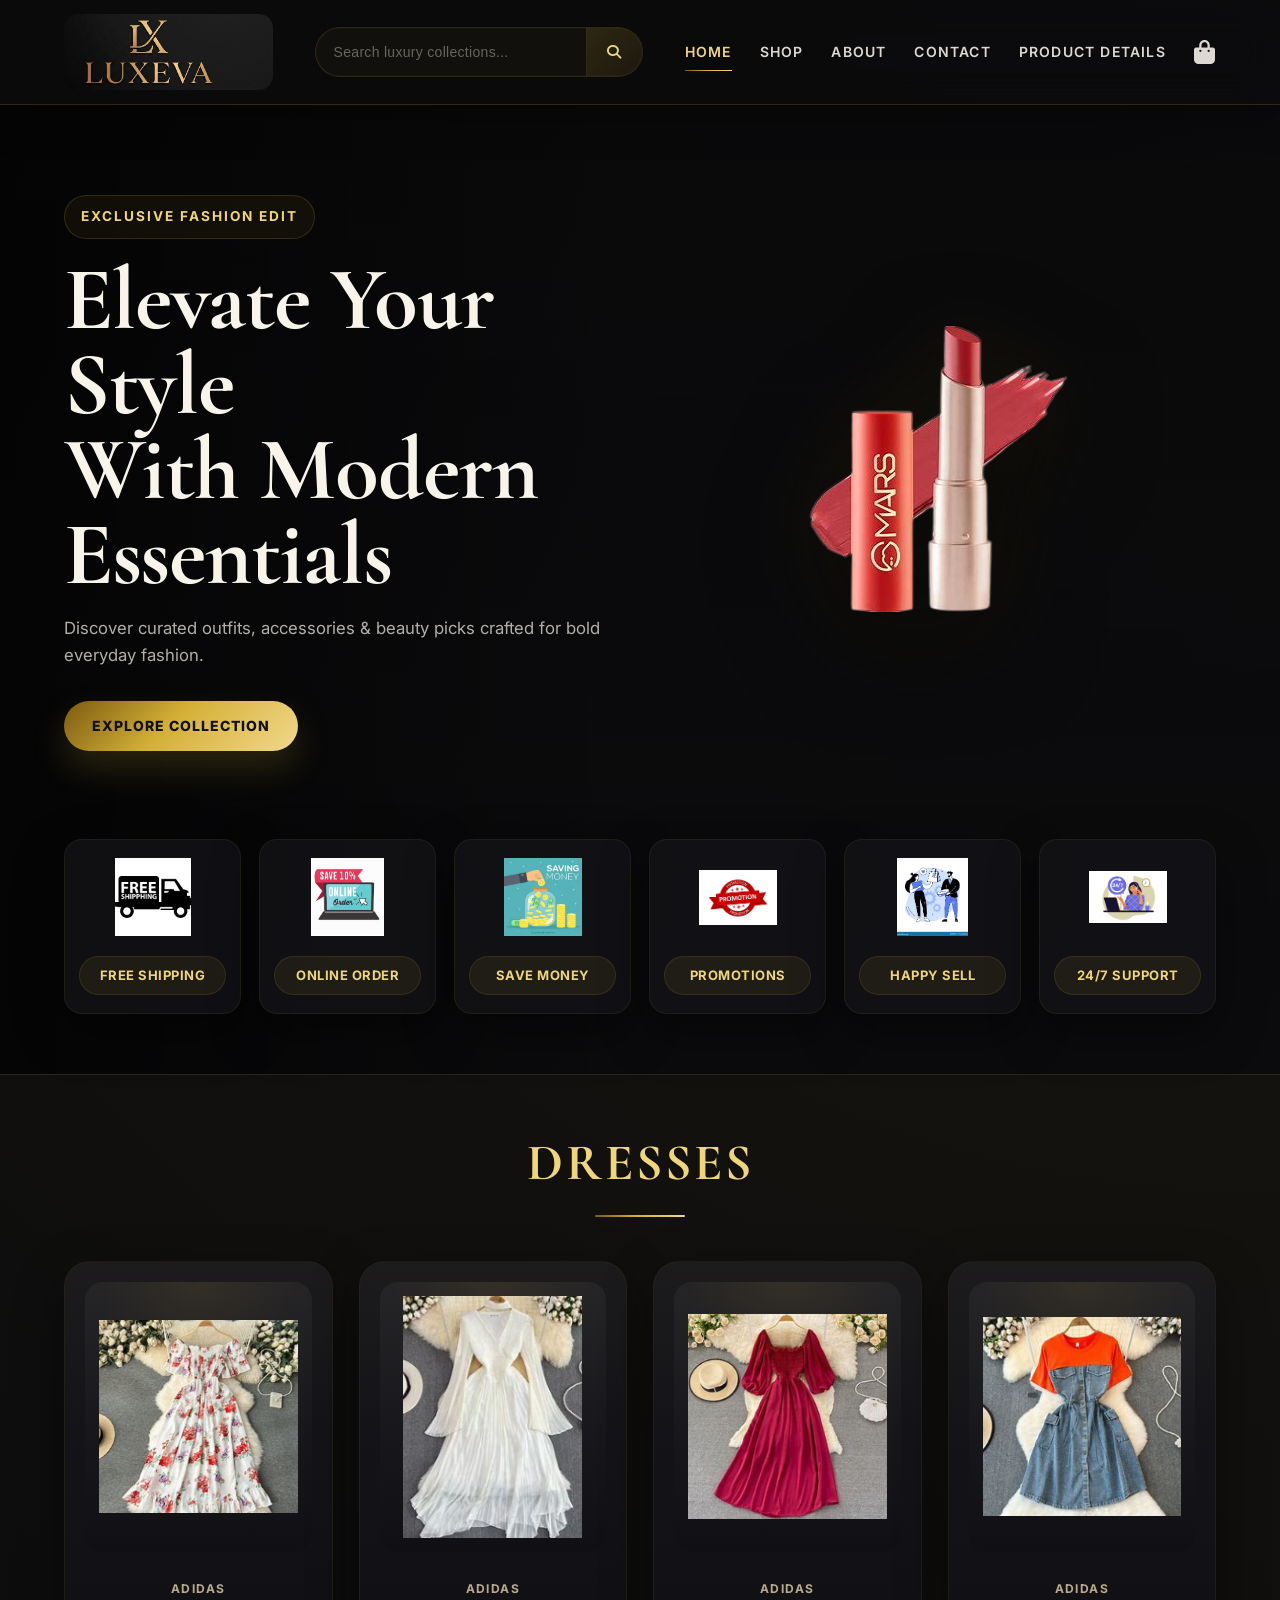
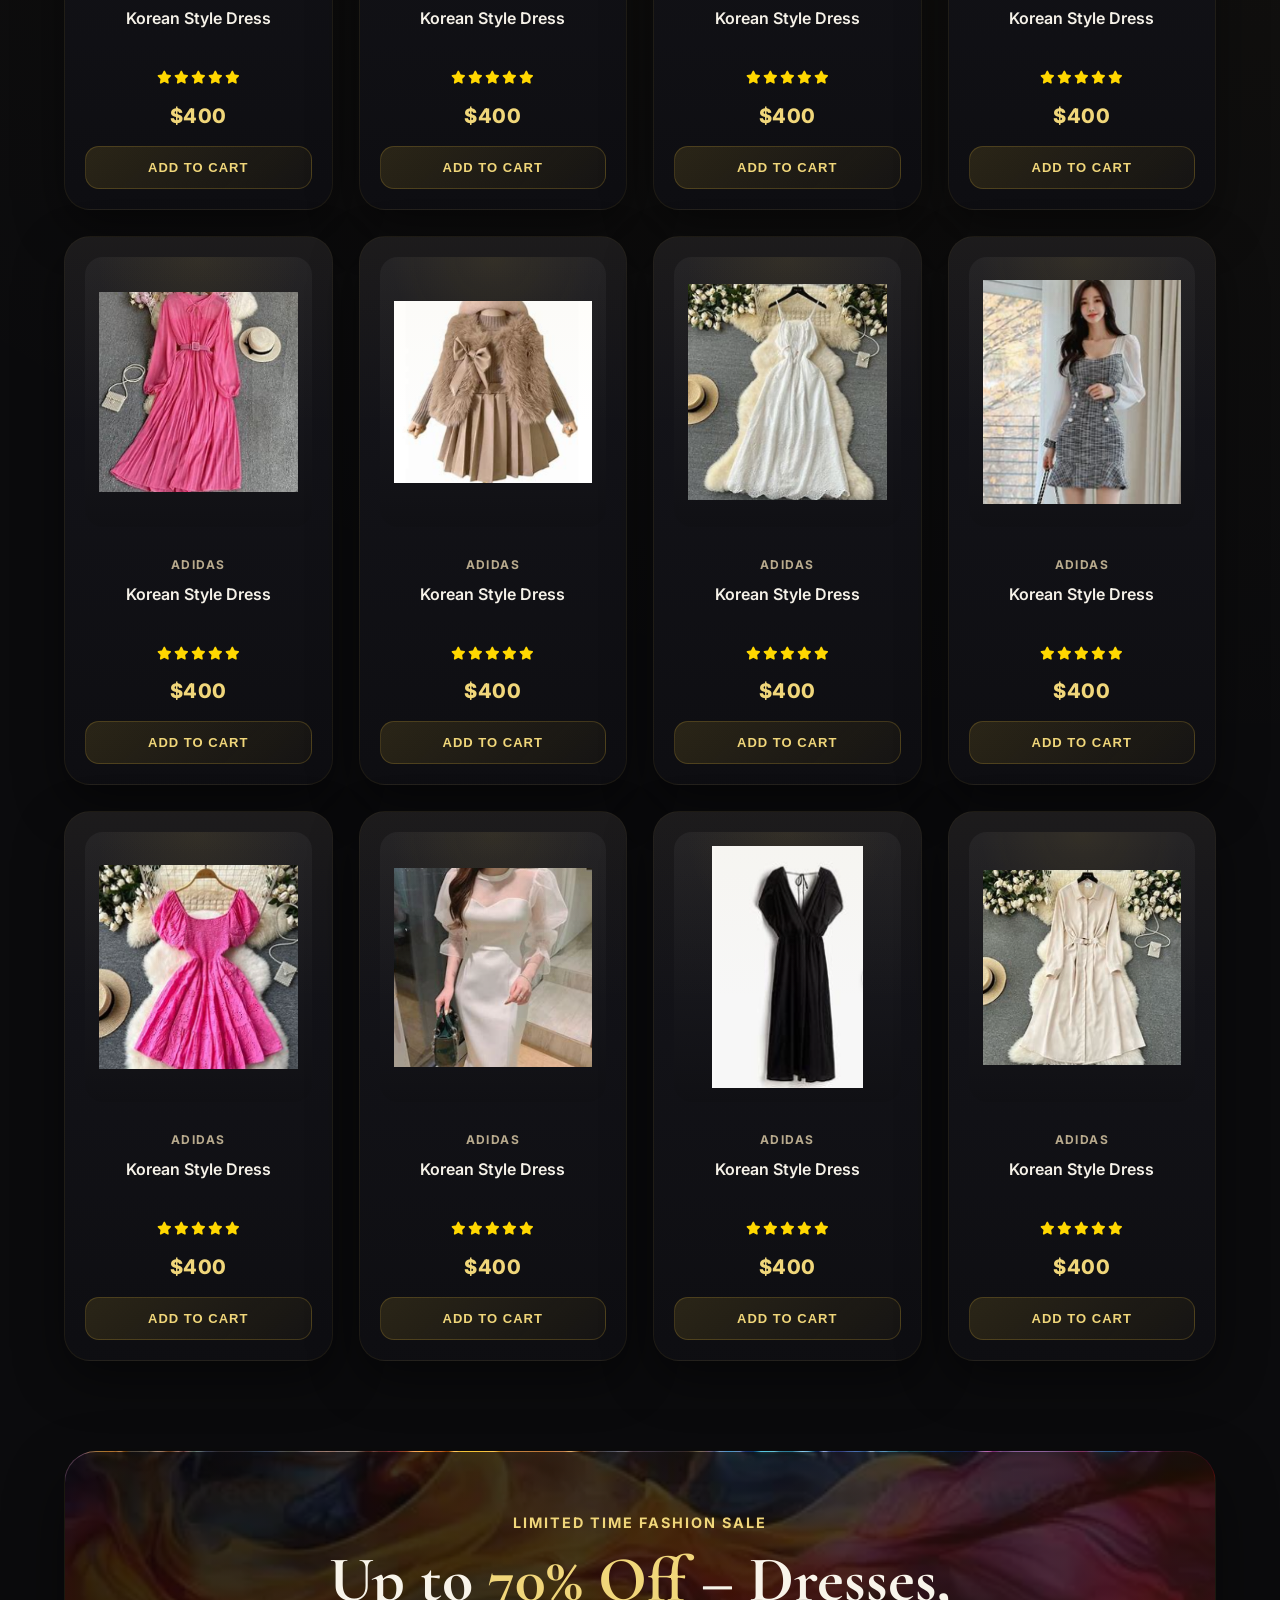
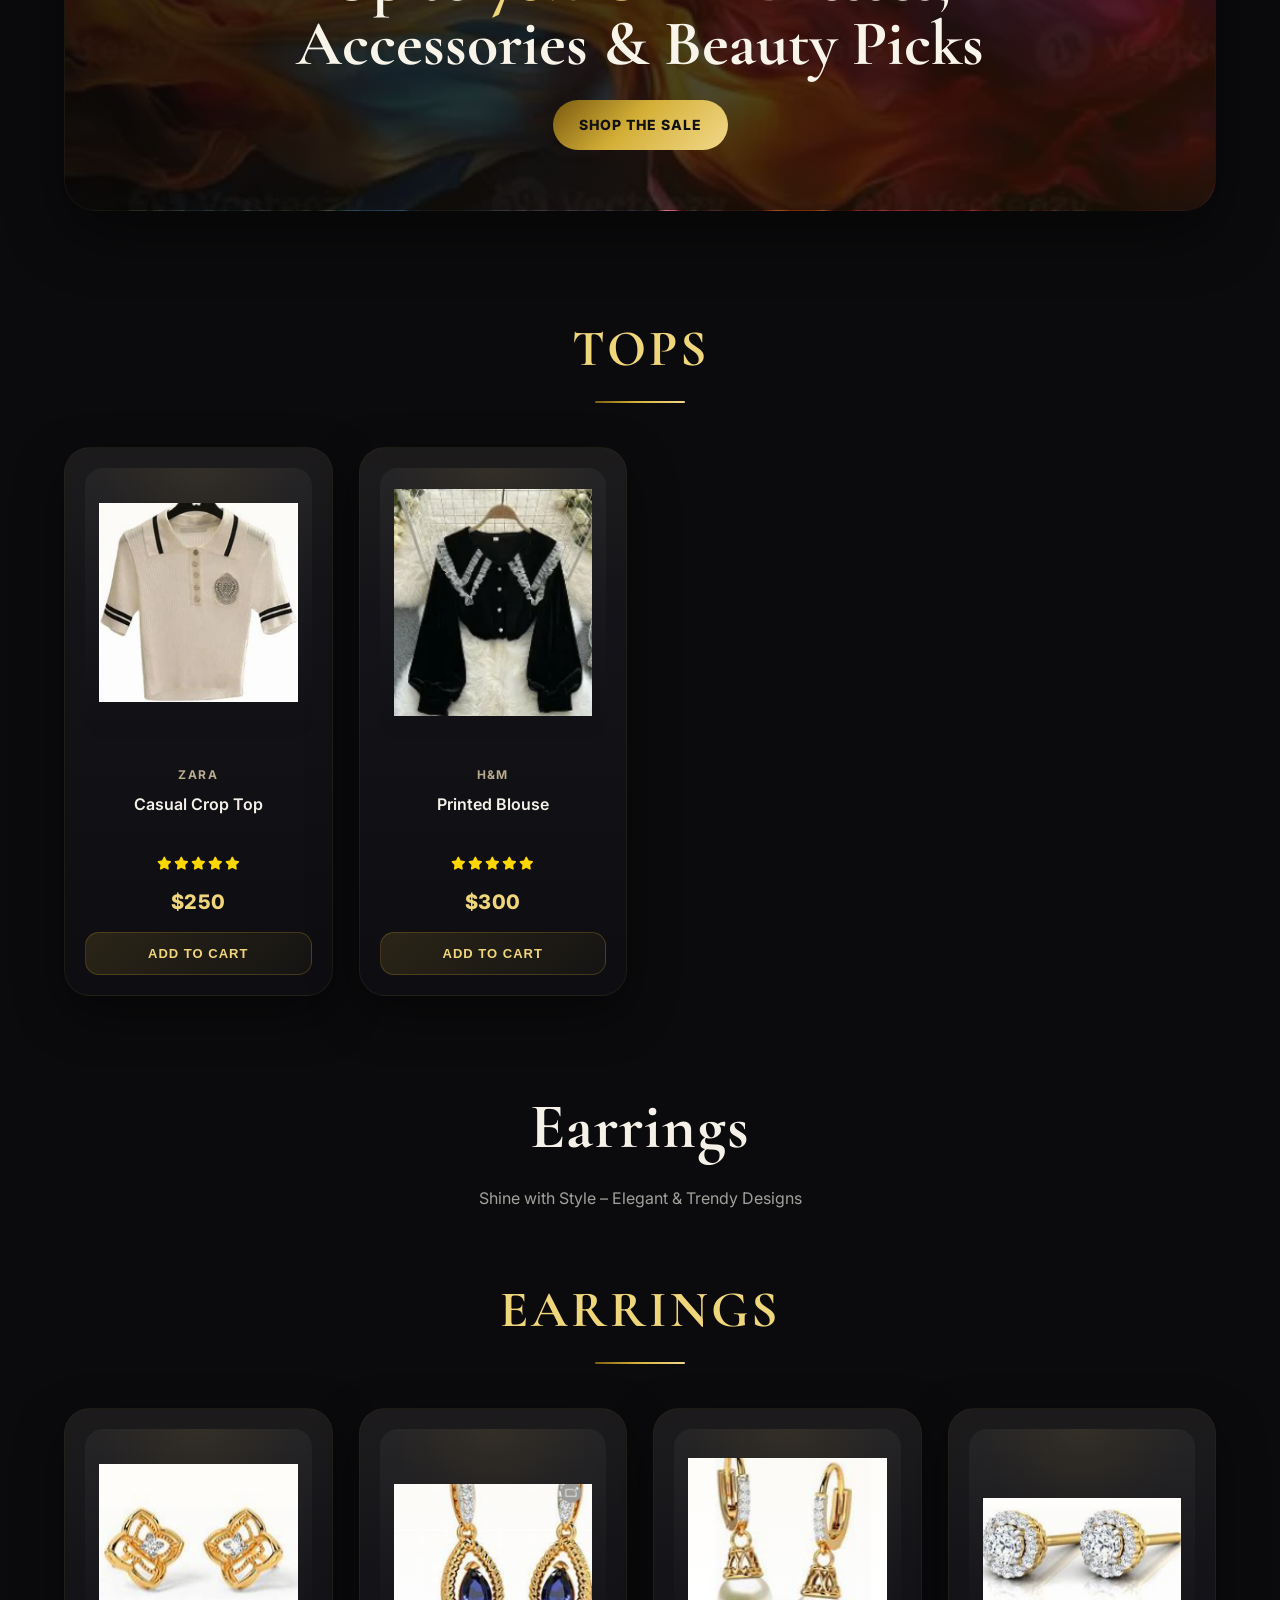
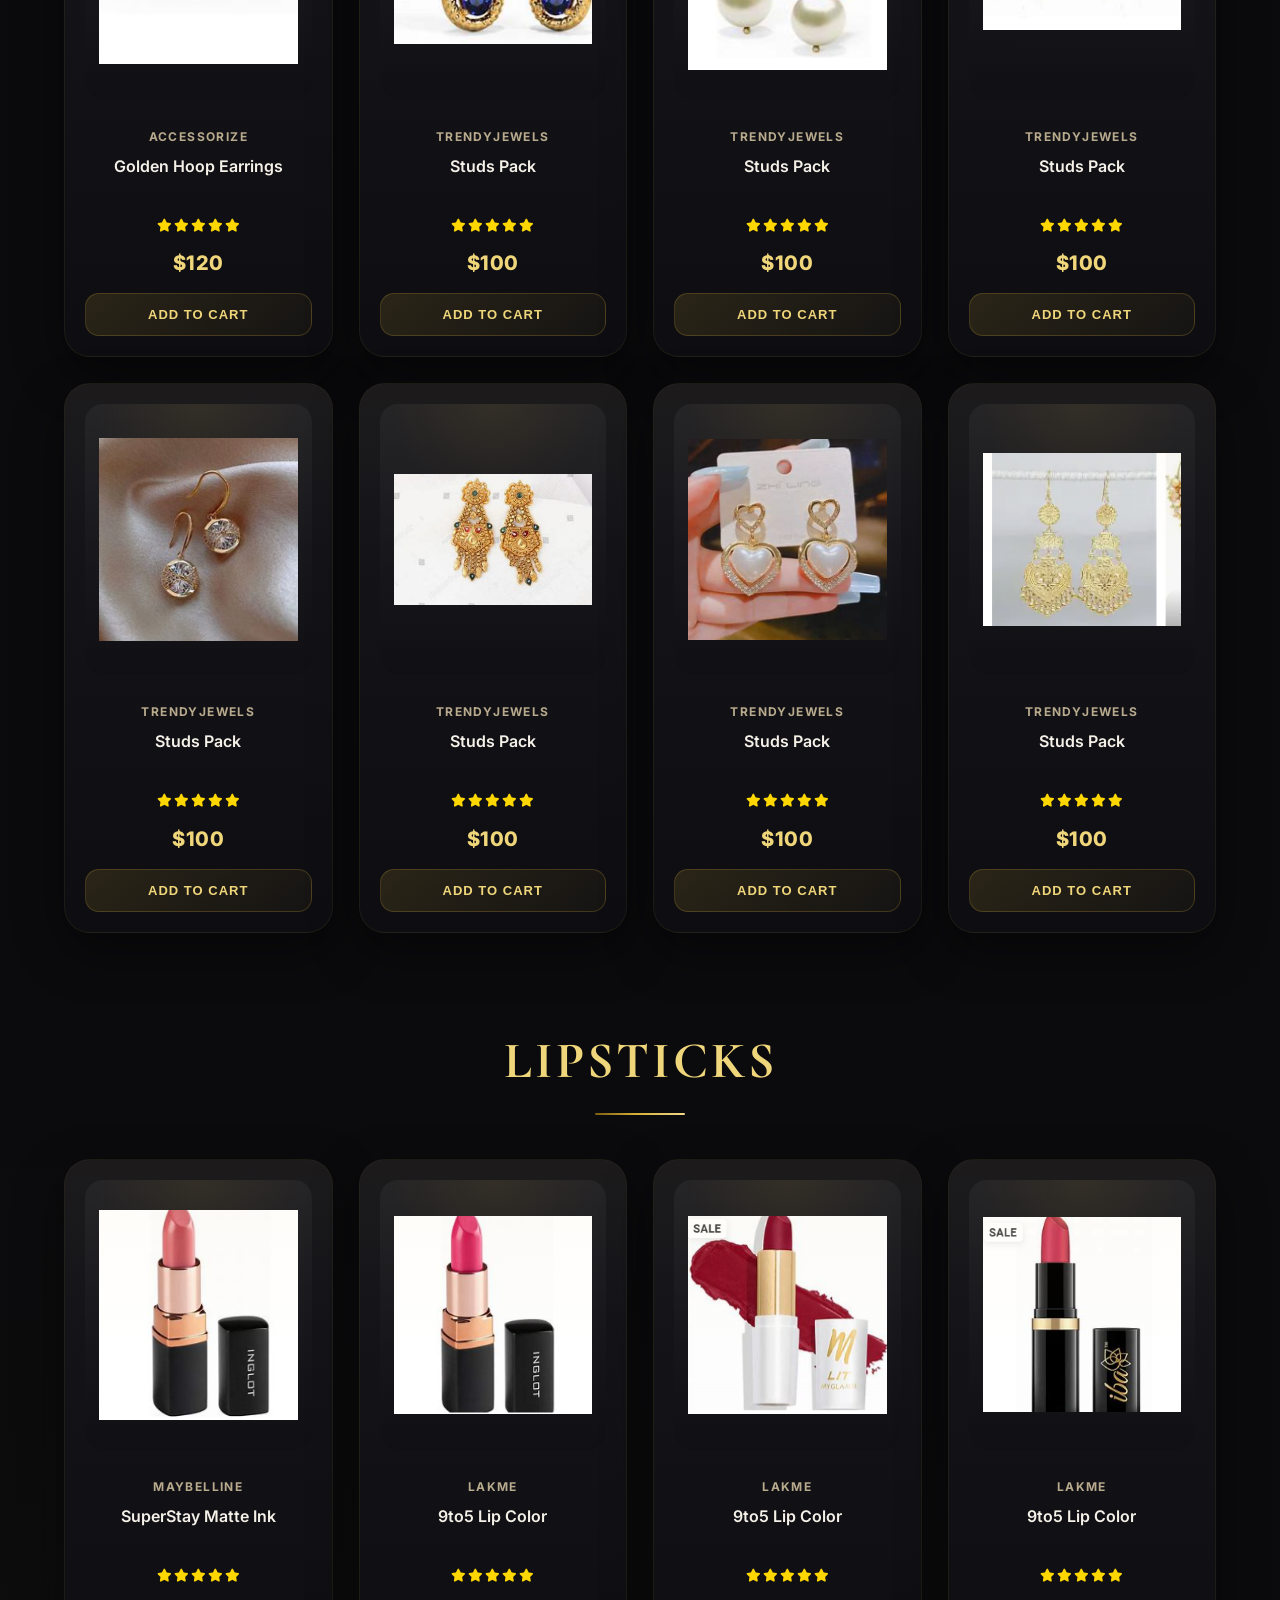
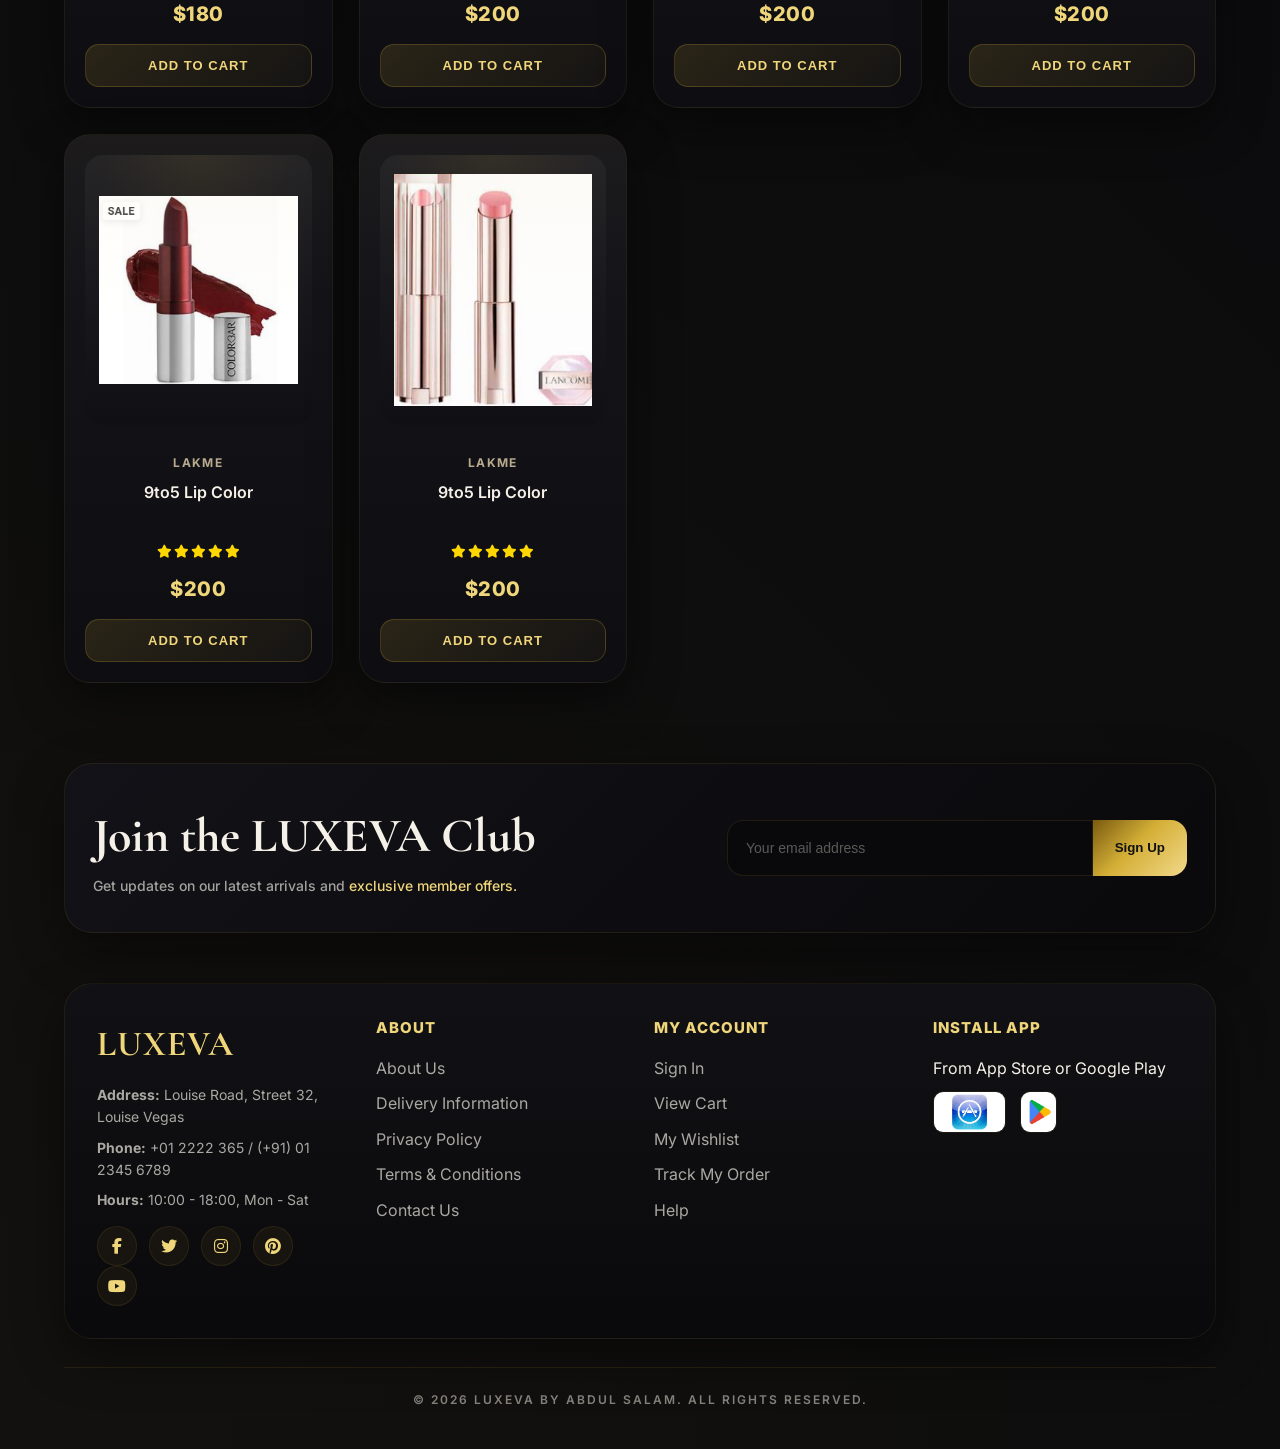
==== index.html @ fb4dbf21 "Add files via upload" ====
<!DOCTYPE html>
<html lang="en">

<head>
  <meta charset="UTF-8" />
  <meta name="viewport" content="width=device-width, initial-scale=1.0" />
  <title>LUXEVA</title>

  <link rel="stylesheet" href="https://cdnjs.cloudflare.com/ajax/libs/font-awesome/6.7.2/css/all.min.css" />
  <link rel="stylesheet" href="styles/style.css" />
  <link rel="icon" type="image" href="image/header/minilogo.jpg">
  <link rel="manifest" href="manifest.json" />

  <style>
    .star i {
      color: gold;
    }
  </style>
</head>

<body>

  <!-- ================= HEADER ================= -->
 <header>
  <div class="logo-wrap">
    <img src="image/header/brandlogo.jpg" alt="LUXEVA Logo" width="300" height="100" />
  </div>

  <!-- SEARCH BAR ADDED HERE -->
<div class="nav-search">
  <input type="text" id="searchInput" placeholder="Search luxury collections..." />
  <button type="button" id="searchBtn">
    <i class="fa-solid fa-magnifying-glass"></i>
  </button>
</div>

  <nav>
    <!-- Desktop Navigation -->
    <div id="navbar">
      <a class="active" href="index.html">Home</a>
      <a href="shop.html">Shop</a>
      <a href="about.html">About</a>
      <a href="contact.html">Contact</a>
      <a href="product-details.html">Product Details</a>
      <a href="cart.html" class="cart-icon">
        <i id="cart-items" class="fa-solid fa-bag-shopping"></i>
        <span class="cart-count">0</span>
      </a>
    </div>

    <!-- Mobile Navigation -->
    <div id="mobile">
      <a href="cart.html" class="cart-icon-p">
        <i id="cart-items2" class="fa-solid fa-bag-shopping"></i>
        <span class="cart-count">0</span>
      </a>
      <i id="bar" class="fas fa-outdent"></i>
    </div>
  </nav>

  <!-- Mobile Links -->
  <div id="mobile-links">
    <a class="active" href="index.html">Home</a>
    <a href="shop.html">Shop</a>
    <a href="product-details.html">Product Details</a>
    <a href="about.html">About</a>
    <a href="contact.html">Contact</a>
  </div>
</header>

  <!-- ================= HERO ================= -->
  <section class="hero">
    <div class="hero-text">
      <span class="offer">Exclusive Fashion Edit</span>
      <h1 class="headline">Elevate Your Style<br>With Modern Essentials</h1>
      <p class="subtext">
        Discover curated outfits, accessories & beauty picks crafted for bold everyday fashion.
      </p>
      <a href="shop.html" class="hero-btn">Explore Collection</a>
    </div>

    <div class="hero-image">
      <img src="image/hero/model.png" alt="Model Image" />
    </div>

    <!-- Features -->
    <section class="features">
      <div class="feature-box">
        <img src="image/features/OIP.webp" alt="Free Shipping" />
        <p class="pink">Free Shipping</p>
      </div>
      <div class="feature-box">
        <img src="image/features/download.webp" alt="Online Order" />
        <p class="green">Online Order</p>
      </div>
      <div class="feature-box">
        <img src="image/features/OIP (1).webp" alt="Save Money" />
        <p class="blue">Save Money</p>
      </div>
      <div class="feature-box">
        <img src="image/features/download (1).webp" alt="Promotions" />
        <p class="light-blue">Promotions</p>
      </div>
      <div class="feature-box">
        <img src="image/features/OIP (2).webp" alt="Happy Sell" />
        <p class="purple">Happy Sell</p>
      </div>
      <div class="feature-box">
        <img src="image/features/download (2).webp" alt="24/7 Support" />
        <p class="orange">24/7 Support</p>
      </div>
    </section>
  </section>

  <!-- ================= DRESSES ================= -->
  <section class="featured-scroll">
    <h2 class="product-heading-title">DRESSES</h2>

    <div class="product-box">
      <img src="image/dresses/Screenshot 2025-06-23 224200.png" alt="Dress 1" />
      <p class="brand">adidas</p>
      <h5>Korean Style Dress</h5>
      <div class="star">
        <i class="fas fa-star"></i><i class="fas fa-star"></i><i class="fas fa-star"></i><i class="fas fa-star"></i><i class="fas fa-star"></i>
      </div>
      <p class="price">$400</p>
      <div class="cart-controls" style="display: none;">
        <input type="number" min="1" value="1" class="quantity" />
      </div>
      <button class="add-cart">Add to Cart</button>
    </div>

    <div class="product-box">
      <img src="image/dresses/Screenshot 2025-06-23 224239.png" alt="Dress 2" />
      <p class="brand">adidas</p>
      <h5>Korean Style Dress</h5>
      <div class="star">
        <i class="fas fa-star"></i><i class="fas fa-star"></i><i class="fas fa-star"></i><i class="fas fa-star"></i><i class="fas fa-star"></i>
      </div>
      <p class="price">$400</p>
      <div class="cart-controls" style="display: none;">
        <input type="number" min="1" value="1" class="quantity" />
      </div>
      <button class="add-cart">Add to Cart</button>
    </div>

    <div class="product-box">
      <img src="image/dresses/Screenshot 2025-06-23 224251.png" alt="Dress 3" />
      <p class="brand">adidas</p>
      <h5>Korean Style Dress</h5>
      <div class="star">
        <i class="fas fa-star"></i><i class="fas fa-star"></i><i class="fas fa-star"></i><i class="fas fa-star"></i><i class="fas fa-star"></i>
      </div>
      <p class="price">$400</p>
      <div class="cart-controls" style="display: none;">
        <input type="number" min="1" value="1" class="quantity" />
      </div>
      <button class="add-cart">Add to Cart</button>
    </div>

    <div class="product-box">
      <img src="image/dresses/Screenshot 2025-06-23 224308.png" alt="Dress 4" />
      <p class="brand">adidas</p>
      <h5>Korean Style Dress</h5>
      <div class="star">
        <i class="fas fa-star"></i><i class="fas fa-star"></i><i class="fas fa-star"></i><i class="fas fa-star"></i><i class="fas fa-star"></i>
      </div>
      <p class="price">$400</p>
      <div class="cart-controls" style="display: none;">
        <input type="number" min="1" value="1" class="quantity" />
      </div>
      <button class="add-cart">Add to Cart</button>
    </div>

    <div class="product-box">
      <img src="image/dresses/Screenshot 2025-06-23 224321.png" alt="Dress 5" />
      <p class="brand">adidas</p>
      <h5>Korean Style Dress</h5>
      <div class="star">
        <i class="fas fa-star"></i><i class="fas fa-star"></i><i class="fas fa-star"></i><i class="fas fa-star"></i><i class="fas fa-star"></i>
      </div>
      <p class="price">$400</p>
      <div class="cart-controls" style="display: none;">
        <input type="number" min="1" value="1" class="quantity" />
      </div>
      <button class="add-cart">Add to Cart</button>
    </div>

    <div class="product-box">
      <img src="image/dresses/Screenshot 2025-06-24 101319.png" alt="Dress 6" />
      <p class="brand">adidas</p>
      <h5>Korean Style Dress</h5>
      <div class="star">
        <i class="fas fa-star"></i><i class="fas fa-star"></i><i class="fas fa-star"></i><i class="fas fa-star"></i><i class="fas fa-star"></i>
      </div>
      <p class="price">$400</p>
      <div class="cart-controls" style="display: none;">
        <input type="number" min="1" value="1" class="quantity" />
      </div>
      <button class="add-cart">Add to Cart</button>
    </div>

    <div class="product-box">
      <img src="image/dresses/Screenshot 2025-06-24 101237.png" alt="Dress 7" />
      <p class="brand">adidas</p>
      <h5>Korean Style Dress</h5>
      <div class="star">
        <i class="fas fa-star"></i><i class="fas fa-star"></i><i class="fas fa-star"></i><i class="fas fa-star"></i><i class="fas fa-star"></i>
      </div>
      <p class="price">$400</p>
      <div class="cart-controls" style="display: none;">
        <input type="number" min="1" value="1" class="quantity" />
      </div>
      <button class="add-cart">Add to Cart</button>
    </div>

    <div class="product-box">
      <img src="image/dresses/Screenshot 2025-06-24 101220.png" alt="Dress 8" />
      <p class="brand">adidas</p>
      <h5>Korean Style Dress</h5>
      <div class="star">
        <i class="fas fa-star"></i><i class="fas fa-star"></i><i class="fas fa-star"></i><i class="fas fa-star"></i><i class="fas fa-star"></i>
      </div>
      <p class="price">$400</p>
      <div class="cart-controls" style="display: none;">
        <input type="number" min="1" value="1" class="quantity" />
      </div>
      <button class="add-cart">Add to Cart</button>
    </div>

    <div class="product-box">
      <img src="image/dresses/Screenshot 2025-06-24 101207.png" alt="Dress 9" />
      <p class="brand">adidas</p>
      <h5>Korean Style Dress</h5>
      <div class="star">
        <i class="fas fa-star"></i><i class="fas fa-star"></i><i class="fas fa-star"></i><i class="fas fa-star"></i><i class="fas fa-star"></i>
      </div>
      <p class="price">$400</p>
      <div class="cart-controls" style="display: none;">
        <input type="number" min="1" value="1" class="quantity" />
      </div>
      <button class="add-cart">Add to Cart</button>
    </div>

    <div class="product-box">
      <img src="image/dresses/Screenshot 2025-06-24 101158.png" alt="Dress 10" />
      <p class="brand">adidas</p>
      <h5>Korean Style Dress</h5>
      <div class="star">
        <i class="fas fa-star"></i><i class="fas fa-star"></i><i class="fas fa-star"></i><i class="fas fa-star"></i><i class="fas fa-star"></i>
      </div>
      <p class="price">$400</p>
      <div class="cart-controls" style="display: none;">
        <input type="number" min="1" value="1" class="quantity" />
      </div>
      <button class="add-cart">Add to Cart</button>
    </div>

    <div class="product-box">
      <img src="image/dresses/Screenshot 2025-06-24 101127.png" alt="Dress 11" />
      <p class="brand">adidas</p>
      <h5>Korean Style Dress</h5>
      <div class="star">
        <i class="fas fa-star"></i><i class="fas fa-star"></i><i class="fas fa-star"></i><i class="fas fa-star"></i><i class="fas fa-star"></i>
      </div>
      <p class="price">$400</p>
      <div class="cart-controls" style="display: none;">
        <input type="number" min="1" value="1" class="quantity" />
      </div>
      <button class="add-cart">Add to Cart</button>
    </div>

    <div class="product-box">
      <img src="image/dresses/Screenshot 2025-06-24 101149.png" alt="Dress 12" />
      <p class="brand">adidas</p>
      <h5>Korean Style Dress</h5>
      <div class="star">
        <i class="fas fa-star"></i><i class="fas fa-star"></i><i class="fas fa-star"></i><i class="fas fa-star"></i><i class="fas fa-star"></i>
      </div>
      <p class="price">$400</p>
      <div class="cart-controls" style="display: none;">
        <input type="number" min="1" value="1" class="quantity" />
      </div>
      <button class="add-cart">Add to Cart</button>
    </div>
  </section>

  <!-- ================= PROMO ================= -->
  <section class="promo-banner">
    <div class="promo-content">
      <h4>Limited Time Fashion Sale</h4>
      <h2>Up to <span>70% Off</span> – Dresses, Accessories & Beauty Picks</h2>
      <a href="shop.html" class="promo-btn">Shop The Sale</a>
    </div>
  </section>

  <!-- ================= TOPS ================= -->
  <section class="featured-scroll">
    <h2 class="product-heading-title">TOPS</h2>

    <div class="product-box">
      <img src="image/tops/Screenshot 2025-06-25 221232.png" alt="Top 1" />
      <p class="brand">Zara</p>
      <h5>Casual Crop Top</h5>
      <div class="star">
        <i class="fas fa-star"></i><i class="fas fa-star"></i><i class="fas fa-star"></i><i class="fas fa-star"></i><i class="fas fa-star"></i>
      </div>
      <p class="price">$250</p>
      <div class="cart-controls" style="display: none;">
        <input type="number" min="1" value="1" class="quantity" />
      </div>
      <button class="add-cart">Add to Cart</button>
    </div>

    <div class="product-box">
      <img src="image/tops/Screenshot 2025-06-25 221147.png" alt="Top 2" />
      <p class="brand">H&M</p>
      <h5>Printed Blouse</h5>
      <div class="star">
        <i class="fas fa-star"></i><i class="fas fa-star"></i><i class="fas fa-star"></i><i class="fas fa-star"></i><i class="fas fa-star"></i>
      </div>
      <p class="price">$300</p>
      <div class="cart-controls" style="display: none;">
        <input type="number" min="1" value="1" class="quantity" />
      </div>
      <button class="add-cart">Add to Cart</button>
    </div>
  </section>

  <!-- ================= EARRINGS TITLE ================= -->
  <div class="product-heading">
    <h2>Earrings</h2>
    <p>Shine with Style – Elegant & Trendy Designs</p>
  </div>

  <!-- ================= EARRINGS ================= -->
  <section class="featured-scroll">
    <h2 class="product-heading-title">EARRINGS</h2>

    <div class="product-box">
      <img src="image/earrings/Screenshot 2025-06-25 223011.png" alt="Earring 1" />
      <p class="brand">Accessorize</p>
      <h5>Golden Hoop Earrings</h5>
      <div class="star">
        <i class="fas fa-star"></i><i class="fas fa-star"></i><i class="fas fa-star"></i><i class="fas fa-star"></i><i class="fas fa-star"></i>
      </div>
      <p class="price">$120</p>
      <div class="cart-controls" style="display: none;">
        <input type="number" min="1" value="1" class="quantity" />
      </div>
      <button class="add-cart">Add to Cart</button>
    </div>

    <div class="product-box">
      <img src="image/earrings/Screenshot 2025-06-25 223004.png" alt="Earring 2" />
      <p class="brand">TrendyJewels</p>
      <h5>Studs Pack</h5>
      <div class="star">
        <i class="fas fa-star"></i><i class="fas fa-star"></i><i class="fas fa-star"></i><i class="fas fa-star"></i><i class="fas fa-star"></i>
      </div>
      <p class="price">$100</p>
      <div class="cart-controls" style="display: none;">
        <input type="number" min="1" value="1" class="quantity" />
      </div>
      <button class="add-cart">Add to Cart</button>
    </div>

    <div class="product-box">
      <img src="image/earrings/Screenshot 2025-06-25 222954.png" alt="Earring 3" />
      <p class="brand">TrendyJewels</p>
      <h5>Studs Pack</h5>
      <div class="star">
        <i class="fas fa-star"></i><i class="fas fa-star"></i><i class="fas fa-star"></i><i class="fas fa-star"></i><i class="fas fa-star"></i>
      </div>
      <p class="price">$100</p>
      <div class="cart-controls" style="display: none;">
        <input type="number" min="1" value="1" class="quantity" />
      </div>
      <button class="add-cart">Add to Cart</button>
    </div>

    <div class="product-box">
      <img src="image/earrings/Screenshot 2025-06-25 222948.png" alt="Earring 4" />
      <p class="brand">TrendyJewels</p>
      <h5>Studs Pack</h5>
      <div class="star">
        <i class="fas fa-star"></i><i class="fas fa-star"></i><i class="fas fa-star"></i><i class="fas fa-star"></i><i class="fas fa-star"></i>
      </div>
      <p class="price">$100</p>
      <div class="cart-controls" style="display: none;">
        <input type="number" min="1" value="1" class="quantity" />
      </div>
      <button class="add-cart">Add to Cart</button>
    </div>

    <div class="product-box">
      <img src="image/earrings/Screenshot 2025-06-25 222724.png" alt="Earring 5" />
      <p class="brand">TrendyJewels</p>
      <h5>Studs Pack</h5>
      <div class="star">
        <i class="fas fa-star"></i><i class="fas fa-star"></i><i class="fas fa-star"></i><i class="fas fa-star"></i><i class="fas fa-star"></i>
      </div>
      <p class="price">$100</p>
      <div class="cart-controls" style="display: none;">
        <input type="number" min="1" value="1" class="quantity" />
      </div>
      <button class="add-cart">Add to Cart</button>
    </div>

    <div class="product-box">
      <img src="image/earrings/Screenshot 2025-06-25 222837.png" alt="Earring 6" />
      <p class="brand">TrendyJewels</p>
      <h5>Studs Pack</h5>
      <div class="star">
        <i class="fas fa-star"></i><i class="fas fa-star"></i><i class="fas fa-star"></i><i class="fas fa-star"></i><i class="fas fa-star"></i>
      </div>
      <p class="price">$100</p>
      <div class="cart-controls" style="display: none;">
        <input type="number" min="1" value="1" class="quantity" />
      </div>
      <button class="add-cart">Add to Cart</button>
    </div>

    <div class="product-box">
      <img src="image/earrings/Screenshot 2025-06-25 222739.png" alt="Earring 7" />
      <p class="brand">TrendyJewels</p>
      <h5>Studs Pack</h5>
      <div class="star">
        <i class="fas fa-star"></i><i class="fas fa-star"></i><i class="fas fa-star"></i><i class="fas fa-star"></i><i class="fas fa-star"></i>
      </div>
      <p class="price">$100</p>
      <div class="cart-controls" style="display: none;">
        <input type="number" min="1" value="1" class="quantity" />
      </div>
      <button class="add-cart">Add to Cart</button>
    </div>

    <div class="product-box">
      <img src="image/earrings/Screenshot 2025-06-25 222907.png" alt="Earring 8" />
      <p class="brand">TrendyJewels</p>
      <h5>Studs Pack</h5>
      <div class="star">
        <i class="fas fa-star"></i><i class="fas fa-star"></i><i class="fas fa-star"></i><i class="fas fa-star"></i><i class="fas fa-star"></i>
      </div>
      <p class="price">$100</p>
      <div class="cart-controls" style="display: none;">
        <input type="number" min="1" value="1" class="quantity" />
      </div>
      <button class="add-cart">Add to Cart</button>
    </div>
  </section>

  <!-- ================= LIPSTICKS ================= -->
  <section class="featured-scroll">
    <h2 class="product-heading-title">LIPSTICKS</h2>

    <div class="product-box">
      <img src="image/lipsticks/Screenshot 2025-06-25 224008.png" alt="Lipstick 1" />
      <p class="brand">Maybelline</p>
      <h5>SuperStay Matte Ink</h5>
      <div class="star">
        <i class="fas fa-star"></i><i class="fas fa-star"></i><i class="fas fa-star"></i><i class="fas fa-star"></i><i class="fas fa-star"></i>
      </div>
      <p class="price">$180</p>
      <div class="cart-controls" style="display: none;">
        <input type="number" min="1" value="1" class="quantity" />
      </div>
      <button class="add-cart">Add to Cart</button>
    </div>

    <div class="product-box">
      <img src="image/lipsticks/Screenshot 2025-06-25 224016.png" alt="Lipstick 2" />
      <p class="brand">Lakme</p>
      <h5>9to5 Lip Color</h5>
      <div class="star">
        <i class="fas fa-star"></i><i class="fas fa-star"></i><i class="fas fa-star"></i><i class="fas fa-star"></i><i class="fas fa-star"></i>
      </div>
      <p class="price">$200</p>
      <div class="cart-controls" style="display: none;">
        <input type="number" min="1" value="1" class="quantity" />
      </div>
      <button class="add-cart">Add to Cart</button>
    </div>

    <div class="product-box">
      <img src="image/lipsticks/Screenshot 2025-06-25 224037.png" alt="Lipstick 3" />
      <p class="brand">Lakme</p>
      <h5>9to5 Lip Color</h5>
      <div class="star">
        <i class="fas fa-star"></i><i class="fas fa-star"></i><i class="fas fa-star"></i><i class="fas fa-star"></i><i class="fas fa-star"></i>
      </div>
      <p class="price">$200</p>
      <div class="cart-controls" style="display: none;">
        <input type="number" min="1" value="1" class="quantity" />
      </div>
      <button class="add-cart">Add to Cart</button>
    </div>

    <div class="product-box">
      <img src="image/lipsticks/Screenshot 2025-06-25 224046.png" alt="Lipstick 4" />
      <p class="brand">Lakme</p>
      <h5>9to5 Lip Color</h5>
      <div class="star">
        <i class="fas fa-star"></i><i class="fas fa-star"></i><i class="fas fa-star"></i><i class="fas fa-star"></i><i class="fas fa-star"></i>
      </div>
      <p class="price">$200</p>
      <div class="cart-controls" style="display: none;">
        <input type="number" min="1" value="1" class="quantity" />
      </div>
      <button class="add-cart">Add to Cart</button>
    </div>

    <div class="product-box">
      <img src="image/lipsticks/Screenshot 2025-06-25 224103.png" alt="Lipstick 5" />
      <p class="brand">Lakme</p>
      <h5>9to5 Lip Color</h5>
      <div class="star">
        <i class="fas fa-star"></i><i class="fas fa-star"></i><i class="fas fa-star"></i><i class="fas fa-star"></i><i class="fas fa-star"></i>
      </div>
      <p class="price">$200</p>
      <div class="cart-controls" style="display: none;">
        <input type="number" min="1" value="1" class="quantity" />
      </div>
      <button class="add-cart">Add to Cart</button>
    </div>

    <div class="product-box">
      <img src="image/lipsticks/Screenshot 2025-06-25 224149.png" alt="Lipstick 6" />
      <p class="brand">Lakme</p>
      <h5>9to5 Lip Color</h5>
      <div class="star">
        <i class="fas fa-star"></i><i class="fas fa-star"></i><i class="fas fa-star"></i><i class="fas fa-star"></i><i class="fas fa-star"></i>
      </div>
      <p class="price">$200</p>
      <div class="cart-controls" style="display: none;">
        <input type="number" min="1" value="1" class="quantity" />
      </div>
      <button class="add-cart">Add to Cart</button>
    </div>
  </section>

  <!-- ================= NEWSLETTER ================= -->
  <section id="newsletter">
    <div class="newstext">
      <h4>Join the LUXEVA Club</h4>
      <p>Get updates on our latest arrivals and <span>exclusive member offers.</span></p>
    </div>
    <div class="form">
      <input type="text" placeholder="Your email address" />
      <button class="normal">Sign Up</button>
    </div>
  </section>

  <!-- ================= FOOTER ================= -->
  <footer class="footer">
    <div class="footer-container">
      <div class="footer-col contact">
        <h2 class="logo">LUXEVA</h2>
        <p><strong>Address:</strong> Louise Road, Street 32, Louise Vegas</p>
        <p><strong>Phone:</strong> +01 2222 365 / (+91) 01 2345 6789</p>
        <p><strong>Hours:</strong> 10:00 - 18:00, Mon - Sat</p>
        <div class="social-icons">
          <i class="fab fa-facebook-f"></i>
          <i class="fab fa-twitter"></i>
          <i class="fab fa-instagram"></i>
          <i class="fab fa-pinterest"></i>
          <i class="fab fa-youtube"></i>
        </div>
      </div>

      <div class="footer-col">
        <h4>About</h4>
        <ul>
          <li><a href="#">About Us</a></li>
          <li><a href="#">Delivery Information</a></li>
          <li><a href="#">Privacy Policy</a></li>
          <li><a href="#">Terms & Conditions</a></li>
          <li><a href="#">Contact Us</a></li>
        </ul>
      </div>

      <div class="footer-col">
        <h4>My Account</h4>
        <ul>
          <li><a href="#">Sign In</a></li>
          <li><a href="#">View Cart</a></li>
          <li><a href="#">My Wishlist</a></li>
          <li><a href="#">Track My Order</a></li>
          <li><a href="#">Help</a></li>
        </ul>
      </div>

      <div class="footer-col install">
        <h4>Install App</h4>
        <p>From App Store or Google Play</p>
        <div class="app-buttons">
          <img src="image/footer/OIP - Copy.webp" alt="App Store" />
          <img src="image/footer/OIP (1).webp" alt="Google Play" />
        </div>
      </div>
    </div>

    <div class="footer-bottom">
      <p>© 2026 LUXEVA BY ABDUL SALAM. All Rights Reserved.</p>
    </div>
  </footer>

  <!-- ================= SERVICE WORKER + NOTIFICATION ================= -->
  <script>
    if ('serviceWorker' in navigator) {
      window.addEventListener('load', () => {
        navigator.serviceWorker.register('service-worker.js')
          .then(reg => console.log('Service Worker registered:', reg))
          .catch(err => console.error('Service Worker registration failed:', err));
      });
    }

    if ('Notification' in window && Notification.permission !== 'denied') {
      Notification.requestPermission().then(permission => {
        if (permission === 'granted') {
          new Notification('Welcome to LUXEVA!');
        }
      });
    }
  </script>

  <script src="scripts/script.js"></script>
</body>

</html>
---- styles/style.css ----
/* =========================================
   LUXEVA — ULTRA LUXURY FASHION BRAND CSS
   Full redesign without changing paths
========================================= */

@import url('https://fonts.googleapis.com/css2?family=Cormorant+Garamond:wght@500;600;700&family=Inter:wght@400;500;600;700;800&display=swap');

:root {
  --bg: #0b0b0d;
  --bg-soft: #121216;
  --surface: rgba(20, 20, 24, 0.92);
  --surface-2: rgba(26, 26, 32, 0.96);
  --card: rgba(18, 18, 22, 0.95);
  --text: #f5f1e8;
  --muted: #b8aa8d;
  --muted-soft: #9c8c6b;
  --gold: #d4af37;
  --gold-soft: #f0d67a;
  --gold-deep: #8f6a12;
  --line: rgba(212, 175, 55, 0.18);
  --white-line: rgba(255, 255, 255, 0.06);
  --shadow: 0 18px 50px rgba(0, 0, 0, 0.45);
  --shadow-hover: 0 28px 70px rgba(212, 175, 55, 0.12);
  --radius: 24px;
  --radius-sm: 16px;
  --lux-gradient: linear-gradient(135deg, #7a5b10 0%, #d4af37 45%, #f2d98b 100%);
  --lux-bg: radial-gradient(circle at top right, rgba(212, 175, 55, 0.08), transparent 30%),
            radial-gradient(circle at bottom left, rgba(212, 175, 55, 0.04), transparent 25%);
}

* {
  margin: 0;
  padding: 0;
  box-sizing: border-box;
}

html {
  scroll-behavior: smooth;
}

body {
  font-family: 'Inter', sans-serif;
  background: var(--lux-bg), var(--bg);
  color: var(--text);
  line-height: 1.6;
  overflow-x: hidden;
}

/* Scrollbar */
::-webkit-scrollbar {
  width: 10px;
}
::-webkit-scrollbar-track {
  background: #0f0f12;
}
::-webkit-scrollbar-thumb {
  background: linear-gradient(to bottom, #5e4710, #d4af37);
  border-radius: 999px;
}

/* =========================================
   HEADER / NAVBAR
========================================= */
header {
  position: sticky;
  top: 0;
  z-index: 9999;
  display: flex;
  align-items: center;
  justify-content: space-between;
  flex-wrap: wrap;
  gap: 18px;
  padding: 14px 5%;
  background: rgba(10, 10, 12, 0.88);
  backdrop-filter: blur(18px);
  -webkit-backdrop-filter: blur(18px);
  border-bottom: 1px solid var(--line);
  box-shadow: 0 10px 40px rgba(0, 0, 0, 0.35);
}

.logo-wrap {
  display: flex;
  align-items: center;
}

header img {
  max-height: 76px;
  width: auto;
  object-fit: contain;
  border-radius: 14px;
  filter: brightness(0.95) contrast(1.05);
}

/* =========================================
   LUXURY NAV SEARCH BAR
========================================= */
.nav-search {
  flex: 1;
  max-width: 460px;
  display: flex;
  align-items: center;
  margin: 0 24px;
  border-radius: 999px;
  overflow: hidden;
  background: rgba(212, 175, 55, 0.04);
  border: 1px solid rgba(212, 175, 55, 0.14);
  box-shadow: inset 0 0 0 1px rgba(255, 255, 255, 0.02);
}

.nav-search input {
  flex: 1;
  height: 48px;
  padding: 0 18px;
  border: none;
  outline: none;
  background: transparent;
  color: var(--text);
  font-size: 14px;
  letter-spacing: 0.3px;
}

.nav-search input::placeholder {
  color: rgba(245, 241, 232, 0.38);
}

.nav-search button {
  width: 56px;
  height: 48px;
  border: none;
  background: linear-gradient(135deg, rgba(212, 175, 55, 0.14), rgba(212, 175, 55, 0.05));
  color: var(--gold-soft);
  cursor: pointer;
  transition: all 0.3s ease;
  border-left: 1px solid rgba(212, 175, 55, 0.10);
}

.nav-search button:hover {
  background: var(--lux-gradient);
  color: #111;
}

.nav-search button i {
  font-size: 14px;
}

/* Search highlight effect */
.product-box.search-highlight {
  border: 1px solid rgba(212, 175, 55, 0.35) !important;
  box-shadow: 0 0 0 1px rgba(212, 175, 55, 0.12), 0 0 28px rgba(212, 175, 55, 0.12) !important;
  transform: translateY(-6px) scale(1.01);
  transition: all 0.35s ease;
}

#navbar {
  display: flex;
  align-items: center;
  gap: 28px;
  flex-wrap: wrap;
}

#navbar a {
  position: relative;
  text-decoration: none;
  color: rgba(245, 241, 232, 0.9);
  font-size: 14px;
  font-weight: 600;
  letter-spacing: 1.2px;
  text-transform: uppercase;
  transition: all 0.35s ease;
}

#navbar a:hover,
#navbar a.active {
  color: var(--gold-soft);
}

#navbar a:not(.cart-icon)::after {
  content: "";
  position: absolute;
  left: 0;
  bottom: -8px;
  width: 0%;
  height: 1.5px;
  background: var(--lux-gradient);
  transition: width 0.35s ease;
}

#navbar a:hover::after,
#navbar a.active::after {
  width: 100%;
}

.cart-icon,
.cart-icon-p {
  position: relative;
  display: inline-flex;
  align-items: center;
  justify-content: center;
  color: var(--gold-soft);
}

.fa-solid {
  font-size: 24px;
}

.cart-count {
  position: absolute;
  top: -9px;
  right: -12px;
  min-width: 20px;
  height: 20px;
  padding: 0 6px;
  border-radius: 999px;
  background: var(--lux-gradient);
  color: #111;
  font-size: 11px;
  font-weight: 800;
  display: none;
  align-items: center;
  justify-content: center;
  box-shadow: 0 6px 20px rgba(212, 175, 55, 0.3);
}

#mobile {
  display: none;
  align-items: center;
  gap: 14px;
}

#bar {
  font-size: 1.3rem;
  color: var(--gold-soft);
  cursor: pointer;
  width: 42px;
  height: 42px;
  display: grid;
  place-items: center;
  border-radius: 12px;
  background: rgba(212, 175, 55, 0.08);
  border: 1px solid rgba(212, 175, 55, 0.18);
}

#mobile-links {
  position: absolute;
  top: 100%;
  right: 5%;
  width: min(260px, 90vw);
  background: rgba(15, 15, 18, 0.98);
  display: none;
  flex-direction: column;
  padding: 14px;
  border-radius: 18px;
  border: 1px solid var(--line);
  box-shadow: 0 20px 60px rgba(0, 0, 0, 0.5);
  z-index: 999;
}

#mobile-links a {
  text-decoration: none;
  color: var(--text);
  font-weight: 600;
  padding: 12px 14px;
  border-radius: 12px;
  transition: all 0.3s ease;
}

#mobile-links a:hover {
  background: rgba(212, 175, 55, 0.08);
  color: var(--gold-soft);
}

#mobile-links.show {
  display: flex;
}

/* =========================================
   HERO SECTION
========================================= */
.hero {
  position: relative;
  display: flex;
  align-items: center;
  justify-content: space-between;
  gap: 40px;
  flex-wrap: wrap;
  padding: 90px 5% 60px;
  background:
    linear-gradient(180deg, rgba(8, 8, 10, 0.9), rgba(11, 11, 13, 1)),
    radial-gradient(circle at right center, rgba(212, 175, 55, 0.08), transparent 35%);
  border-bottom: 1px solid var(--line);
}

.hero::before {
  content: "";
  position: absolute;
  inset: 0;
  background:
    linear-gradient(to right, rgba(0, 0, 0, 0.55), transparent 50%);
  pointer-events: none;
}

.hero-text {
  position: relative;
  z-index: 1;
  flex: 1;
  min-width: 300px;
  max-width: 650px;
}

.hero-text .offer {
  display: inline-block;
  font-size: 0.85rem;
  color: var(--gold-soft);
  font-weight: 700;
  letter-spacing: 2px;
  text-transform: uppercase;
  margin-bottom: 18px;
  padding: 10px 16px;
  border: 1px solid rgba(212, 175, 55, 0.18);
  border-radius: 999px;
  background: rgba(212, 175, 55, 0.06);
}

.hero-text .headline {
  font-family: 'Cormorant Garamond', serif;
  font-size: clamp(3.2rem, 7vw, 6.5rem);
  line-height: 0.95;
  font-weight: 700;
  color: #f8f4ea;
  margin-bottom: 18px;
  letter-spacing: -1px;
}

.hero-text .subtext {
  font-size: 1.05rem;
  color: rgba(245, 241, 232, 0.72);
  max-width: 560px;
  margin-bottom: 32px;
}

.hero-btn {
  display: inline-flex;
  align-items: center;
  justify-content: center;
  padding: 14px 28px;
  border-radius: 999px;
  text-decoration: none;
  background: var(--lux-gradient);
  color: #111;
  font-weight: 800;
  font-size: 14px;
  letter-spacing: 1px;
  text-transform: uppercase;
  border: none;
  box-shadow: 0 16px 35px rgba(212, 175, 55, 0.18);
  transition: all 0.35s ease;
}

.hero-btn:hover {
  transform: translateY(-4px) scale(1.02);
  box-shadow: 0 22px 45px rgba(212, 175, 55, 0.24);
}

.hero-image {
  position: relative;
  z-index: 1;
  flex: 1;
  min-width: 280px;
  text-align: center;
}

.hero-image img {
  max-width: 100%;
  height: auto;
  object-fit: contain;
  filter:
    drop-shadow(0 30px 50px rgba(0, 0, 0, 0.6))
    drop-shadow(0 0 40px rgba(212, 175, 55, 0.08));
}

/* =========================================
   FEATURES
========================================= */
.features {
  width: 100%;
  display: grid;
  grid-template-columns: repeat(auto-fit, minmax(155px, 1fr));
  gap: 18px;
  margin-top: 48px;
  position: relative;
  z-index: 1;
}

.feature-box {
  padding: 18px 14px;
  border-radius: 18px;
  background: rgba(20, 20, 24, 0.75);
  border: 1px solid rgba(212, 175, 55, 0.08);
  box-shadow: var(--shadow);
  text-align: center;
  transition: all 0.35s ease;
}

.feature-box:hover {
  transform: translateY(-8px);
  border-color: rgba(212, 175, 55, 0.2);
  box-shadow: var(--shadow-hover);
}

.feature-box img {
  width: 100%;
  max-width: 78px;
  height: 78px;
  object-fit: contain;
  margin-bottom: 12px;
  filter: saturate(0.95) contrast(1.05);
}

.feature-box p {
  font-size: 13px;
  font-weight: 700;
  padding: 8px 10px;
  border-radius: 999px;
  letter-spacing: 0.5px;
  text-transform: uppercase;
}

/* luxury badge colors */
.pink,
.green,
.blue,
.light-blue,
.purple,
.orange {
  background: rgba(212, 175, 55, 0.08);
  color: var(--gold-soft);
  border: 1px solid rgba(212, 175, 55, 0.12);
}

/* =========================================
   SECTION TITLES
========================================= */
.product-heading {
  text-align: center;
  padding: 40px 5% 10px;
  background: transparent;
}

.product-heading h2 {
  font-family: 'Cormorant Garamond', serif;
  font-size: clamp(2.8rem, 5vw, 4rem);
  font-weight: 700;
  color: var(--text);
  margin-bottom: 8px;
  letter-spacing: 1px;
}

.product-heading p {
  color: rgba(245, 241, 232, 0.65);
  font-size: 1rem;
}

.product-heading-title {
  grid-column: 1 / -1;
  text-align: center;
  font-family: 'Cormorant Garamond', serif;
  font-size: clamp(2.4rem, 4vw, 3.8rem);
  color: var(--gold-soft);
  font-weight: 700;
  margin: 8px 0 18px;
  letter-spacing: 3px;
  text-transform: uppercase;
  position: relative;
}

.product-heading-title::after {
  content: "";
  display: block;
  width: 90px;
  height: 2px;
  margin: 10px auto 0;
  background: var(--lux-gradient);
  border-radius: 999px;
}

/* =========================================
   PRODUCT GRID
========================================= */
.featured-scroll {
  display: grid;
  grid-template-columns: repeat(auto-fit, minmax(240px, 1fr));
  gap: 26px;
  padding: 40px 5%;
  background: transparent;
}

.product-box {
  position: relative;
  min-width: 0;
  padding: 20px;
  border-radius: 26px;
  background:
    linear-gradient(180deg, rgba(22, 22, 28, 0.96), rgba(14, 14, 18, 0.98));
  border: 1px solid rgba(212, 175, 55, 0.08);
  box-shadow: var(--shadow);
  text-align: center;
  overflow: hidden;
  transition: all 0.4s ease;
}

.product-box::before {
  content: "";
  position: absolute;
  inset: 0;
  background: linear-gradient(180deg, rgba(212, 175, 55, 0.04), transparent 35%);
  pointer-events: none;
}

.product-box:hover {
  transform: translateY(-10px);
  border-color: rgba(212, 175, 55, 0.22);
  box-shadow: var(--shadow-hover);
}

.product-box img {
  width: 100%;
  height: 270px;
  object-fit: contain;
  margin-bottom: 14px;
  border-radius: 18px;
  background:
    radial-gradient(circle at top, rgba(212, 175, 55, 0.08), transparent 35%),
    linear-gradient(180deg, rgba(34, 34, 40, 0.8), rgba(16, 16, 20, 0.9));
  padding: 14px;
  transition: transform 0.4s ease;
}

.product-box:hover img {
  transform: scale(1.04);
}

.product-box p,
.product-box .brand {
  font-size: 12px;
  color: var(--muted);
  font-weight: 700;
  letter-spacing: 1.4px;
  text-transform: uppercase;
  margin: 6px 0;
}

.product-box h5 {
  font-size: 1rem;
  font-weight: 600;
  color: var(--text);
  margin: 8px 0 10px;
  min-height: 48px;
}

.star {
  margin: 10px 0;
}

.star i {
  color: var(--gold);
  font-size: 13px;
  margin: 0 1px;
}

.product-box .price {
  font-size: 20px;
  font-weight: 800;
  color: var(--gold-soft);
  margin: 8px 0 14px;
  letter-spacing: 0.5px;
}

.cart-controls {
  margin: 10px 0;
}

.quantity {
  width: 74px;
  padding: 8px;
  border-radius: 12px;
  border: 1px solid rgba(212, 175, 55, 0.15);
  background: rgba(12, 12, 14, 0.9);
  color: var(--text);
  text-align: center;
  outline: none;
}

.add-cart {
  width: 100%;
  padding: 13px 18px;
  border: 1px solid rgba(212, 175, 55, 0.22);
  border-radius: 14px;
  background: linear-gradient(135deg, rgba(212, 175, 55, 0.14), rgba(212, 175, 55, 0.04));
  color: var(--gold-soft);
  font-size: 13px;
  font-weight: 800;
  letter-spacing: 1px;
  text-transform: uppercase;
  cursor: pointer;
  transition: all 0.35s ease;
}

.add-cart:hover {
  background: var(--lux-gradient);
  color: #111;
  transform: translateY(-2px);
  box-shadow: 0 12px 28px rgba(212, 175, 55, 0.16);
}

/* =========================================
   PROMO BANNER
========================================= */
.promo-banner {
  position: relative;
  margin: 50px 5%;
  min-height: 360px;
  border-radius: 32px;
  overflow: hidden;
  display: flex;
  align-items: center;
  justify-content: center;
  text-align: center;
  background-image: url("../image/promo.webp");
  background-size: cover;
  background-position: center;
  background-repeat: no-repeat;
  box-shadow: 0 24px 60px rgba(0, 0, 0, 0.45);
  border: 1px solid rgba(212, 175, 55, 0.08);
}

.promo-banner::before {
  content: "";
  position: absolute;
  inset: 0;
  background:
    linear-gradient(135deg, rgba(5, 5, 8, 0.82), rgba(32, 22, 6, 0.72)),
    radial-gradient(circle at center, rgba(212, 175, 55, 0.08), transparent 45%);
}

.promo-content {
  position: relative;
  z-index: 1;
  max-width: 760px;
  padding: 20px;
}

.promo-content h4 {
  font-size: 0.9rem;
  color: var(--gold-soft);
  letter-spacing: 2px;
  text-transform: uppercase;
  margin-bottom: 14px;
}

.promo-content h2 {
  font-family: 'Cormorant Garamond', serif;
  font-size: clamp(2.6rem, 5vw, 4.8rem);
  line-height: 1;
  font-weight: 700;
  color: #f8f4ea;
}

.promo-content h2 span {
  color: var(--gold-soft);
}

.promo-btn {
  display: inline-block;
  margin-top: 24px;
  padding: 14px 26px;
  border-radius: 999px;
  background: var(--lux-gradient);
  color: #111;
  font-size: 14px;
  font-weight: 800;
  text-transform: uppercase;
  letter-spacing: 1px;
  text-decoration: none;
  transition: all 0.35s ease;
}

.promo-btn:hover {
  transform: translateY(-4px);
  box-shadow: 0 16px 35px rgba(212, 175, 55, 0.2);
}

/* =========================================
   NEWSLETTER
========================================= */
#newsletter {
  display: flex;
  justify-content: space-between;
  align-items: center;
  flex-wrap: wrap;
  gap: 22px;
  margin: 40px 5% 0;
  padding: 34px 28px;
  border-radius: 28px;
  background:
    linear-gradient(135deg, rgba(18, 18, 24, 0.98), rgba(10, 10, 12, 0.98));
  border: 1px solid rgba(212, 175, 55, 0.1);
  box-shadow: var(--shadow);
}

#newsletter h4 {
  font-family: 'Cormorant Garamond', serif;
  font-size: clamp(2rem, 4vw, 3rem);
  color: var(--text);
  font-weight: 700;
}

#newsletter p {
  font-size: 14px;
  color: rgba(245, 241, 232, 0.65);
  font-weight: 500;
}

#newsletter p span {
  color: var(--gold-soft);
}

#newsletter .form {
  display: flex;
  width: min(100%, 460px);
}

#newsletter input {
  width: 100%;
  height: 56px;
  padding: 0 18px;
  border: 1px solid rgba(212, 175, 55, 0.12);
  background: rgba(10, 10, 12, 0.95);
  color: var(--text);
  outline: none;
  border-radius: 16px 0 0 16px;
  font-size: 14px;
}

#newsletter input::placeholder {
  color: rgba(245, 241, 232, 0.35);
}

#newsletter button,
#newsletter .normal {
  height: 56px;
  padding: 0 22px;
  border: none;
  border-radius: 0 16px 16px 0;
  background: var(--lux-gradient);
  color: #111;
  font-weight: 800;
  cursor: pointer;
  white-space: nowrap;
}

/* =========================================
   FOOTER
========================================= */
.footer {
  padding: 50px 5% 40px;
  background: transparent;
}

.footer-container {
  display: grid;
  grid-template-columns: repeat(auto-fit, minmax(220px, 1fr));
  gap: 28px;
  padding: 32px;
  border-radius: 28px;
  background:
    linear-gradient(180deg, rgba(18, 18, 22, 0.96), rgba(10, 10, 12, 0.98));
  border: 1px solid rgba(212, 175, 55, 0.08);
  box-shadow: var(--shadow);
}

.footer-col h4 {
  font-size: 15px;
  color: var(--gold-soft);
  font-weight: 800;
  letter-spacing: 1px;
  text-transform: uppercase;
  margin-bottom: 16px;
}

.footer .logo {
  font-family: 'Cormorant Garamond', serif;
  font-size: 2.2rem;
  font-weight: 700;
  color: var(--gold-soft);
  margin-bottom: 12px;
  letter-spacing: 1px;
}

.footer .contact p {
  font-size: 14px;
  color: rgba(245, 241, 232, 0.68);
  margin-bottom: 8px;
}

.footer-col ul {
  list-style: none;
}

.footer-col ul li {
  margin-bottom: 10px;
}

.footer-col ul li a {
  text-decoration: none;
  color: rgba(245, 241, 232, 0.68);
  transition: all 0.3s ease;
}

.footer-col ul li a:hover {
  color: var(--gold-soft);
  padding-left: 4px;
}

.footer .social-icons {
  margin-top: 14px;
}

.footer .social-icons i {
  width: 40px;
  height: 40px;
  display: inline-grid;
  place-items: center;
  margin-right: 8px;
  border-radius: 50%;
  background: rgba(212, 175, 55, 0.06);
  border: 1px solid rgba(212, 175, 55, 0.1);
  color: var(--gold-soft);
  cursor: pointer;
  transition: all 0.3s ease;
}

.footer .social-icons i:hover {
  transform: translateY(-3px);
  background: var(--lux-gradient);
  color: #111;
}

.app-buttons img {
  height: 42px;
  margin-right: 10px;
  margin-top: 10px;
  cursor: pointer;
  border-radius: 10px;
  border: 1px solid rgba(212, 175, 55, 0.08);
}

/* Luxury footer copyright */
.footer-bottom {
  margin-top: 28px;
  padding-top: 22px;
  border-top: 1px solid rgba(212, 175, 55, 0.10);
  text-align: center;
}

.footer-bottom p {
  font-family: 'Inter', sans-serif;
  font-size: 12px;
  letter-spacing: 2px;
  text-transform: uppercase;
  color: rgba(245, 241, 232, 0.5);
  font-weight: 600;
}

/* =========================================
   OPTIONAL CART SECTION
========================================= */
#cart-section {
  padding: 40px 5%;
}

#cart-section h2 {
  text-align: center;
  font-family: 'Cormorant Garamond', serif;
  font-size: 2.8rem;
  color: var(--gold-soft);
  margin-bottom: 18px;
}

/* =========================================
   RESPONSIVE
========================================= */
@media (max-width: 900px) {
  #navbar {
    display: none;
  }

  #mobile {
    display: flex;
  }

  .hero {
    padding: 70px 5% 40px;
    text-align: center;
  }

  .hero-text {
    max-width: 100%;
  }

  .hero-text .subtext {
    margin-left: auto;
    margin-right: auto;
  }

  .hero-image {
    text-align: center;
  }

  .featured-scroll {
    grid-template-columns: repeat(auto-fit, minmax(200px, 1fr));
  }

  .product-box img {
    height: 220px;
  }
}

@media (max-width: 600px) {
  header {
    padding: 12px 5%;
  }

  header img {
    max-height: 62px;
  }

  .hero {
    padding: 55px 5% 30px;
  }

  .hero-text .headline {
    font-size: 2.7rem;
  }

  .featured-scroll {
    grid-template-columns: 1fr 1fr;
    gap: 16px;
  }

  .product-box {
    padding: 14px;
    border-radius: 18px;
  }

  .product-box img {
    height: 170px;
    border-radius: 14px;
  }

  .product-box h5 {
    font-size: 0.9rem;
    min-height: 40px;
  }

  .product-box .price {
    font-size: 16px;
  }

  #newsletter {
    padding: 24px 18px;
  }

  #newsletter .form {
    width: 100%;
  }

  #newsletter input,
  #newsletter button,
  #newsletter .normal {
    height: 50px;
  }

  .footer-container {
    padding: 22px;
  }
}

@media (max-width: 420px) {
  .featured-scroll {
    grid-template-columns: 1fr;
  }
}
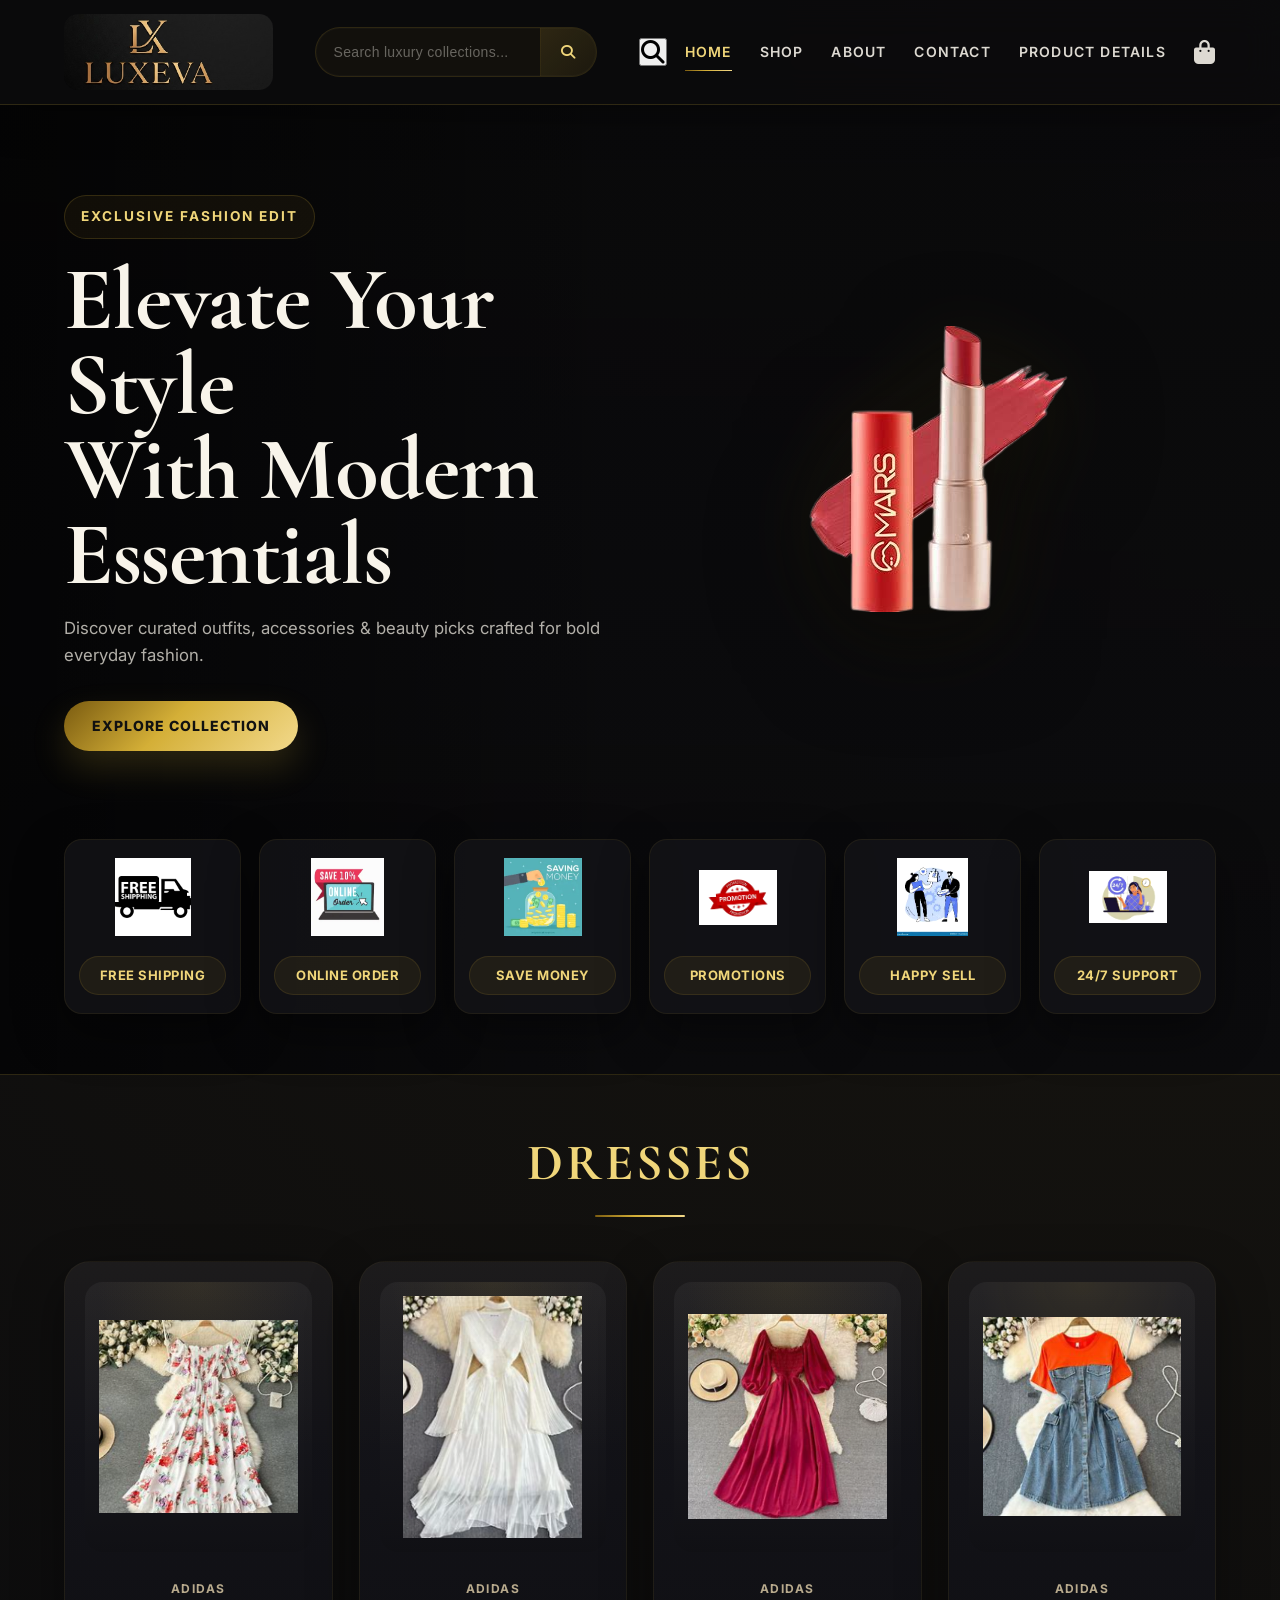
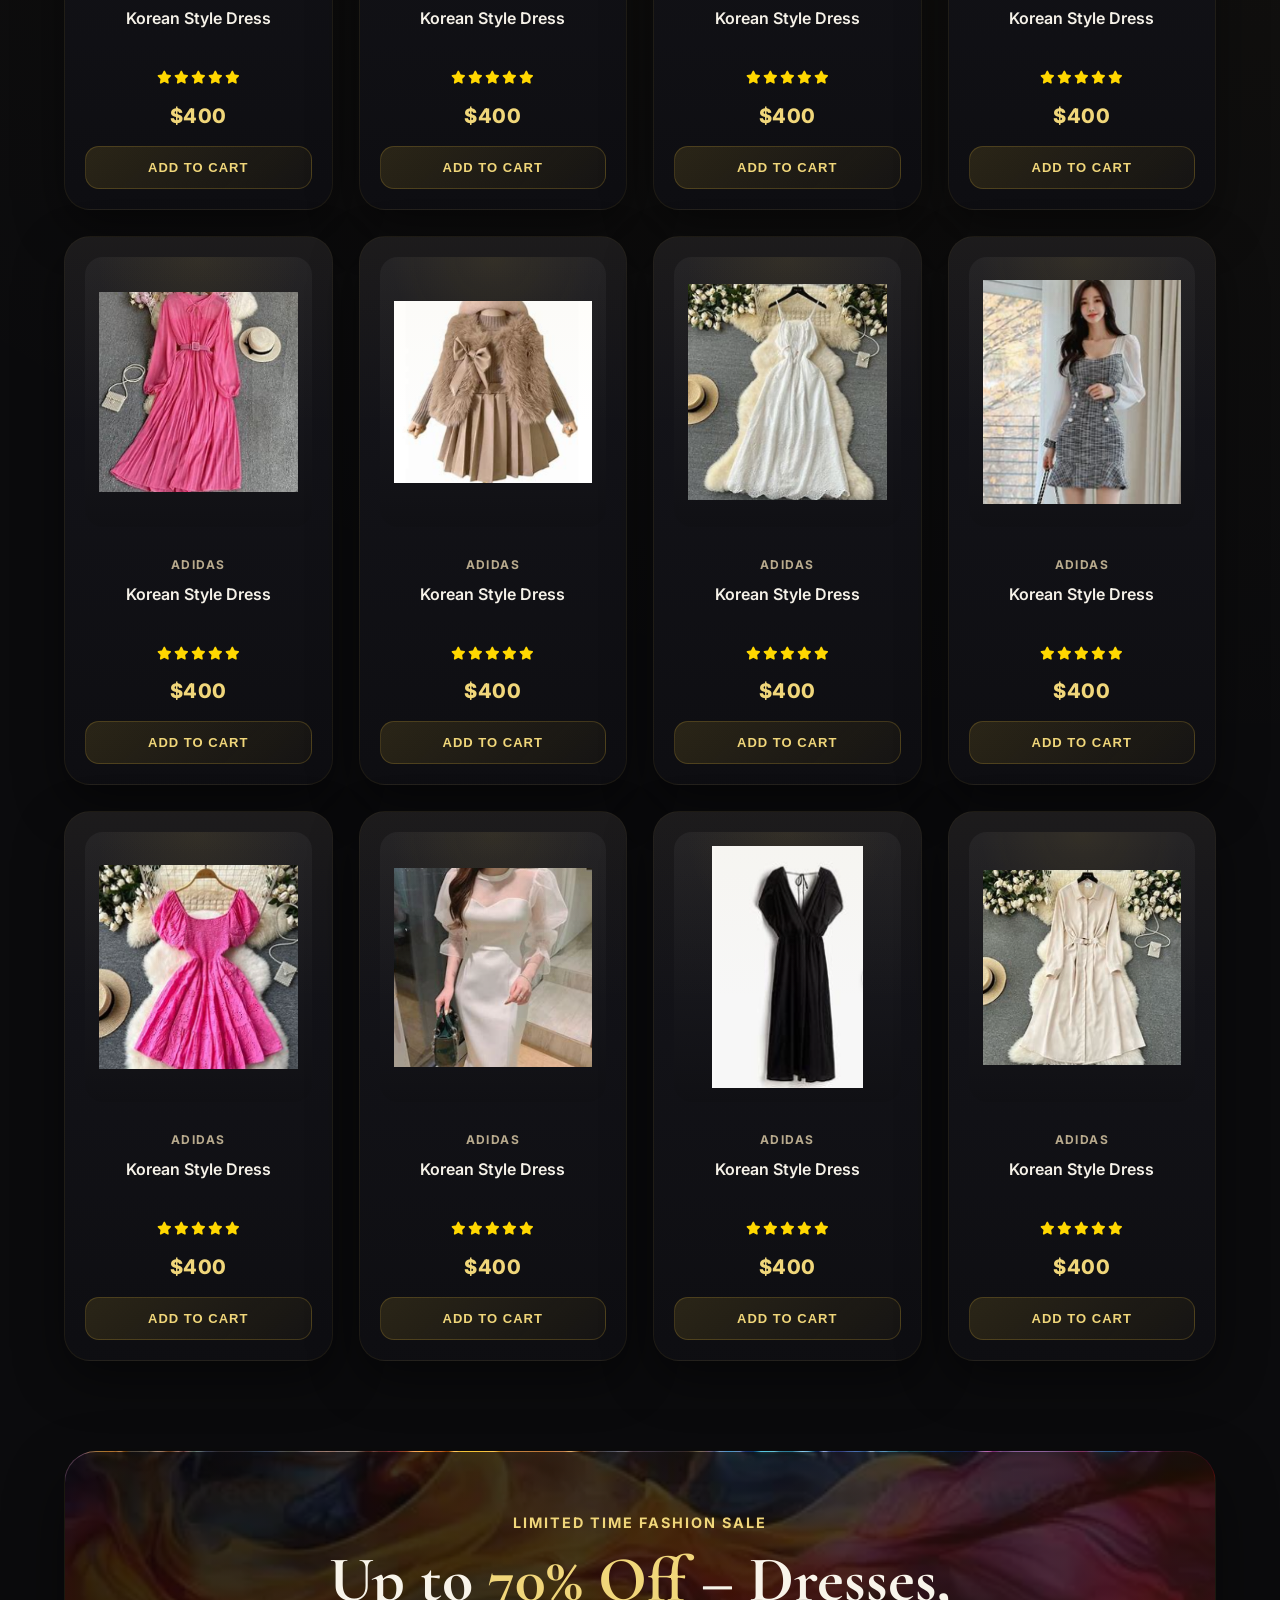
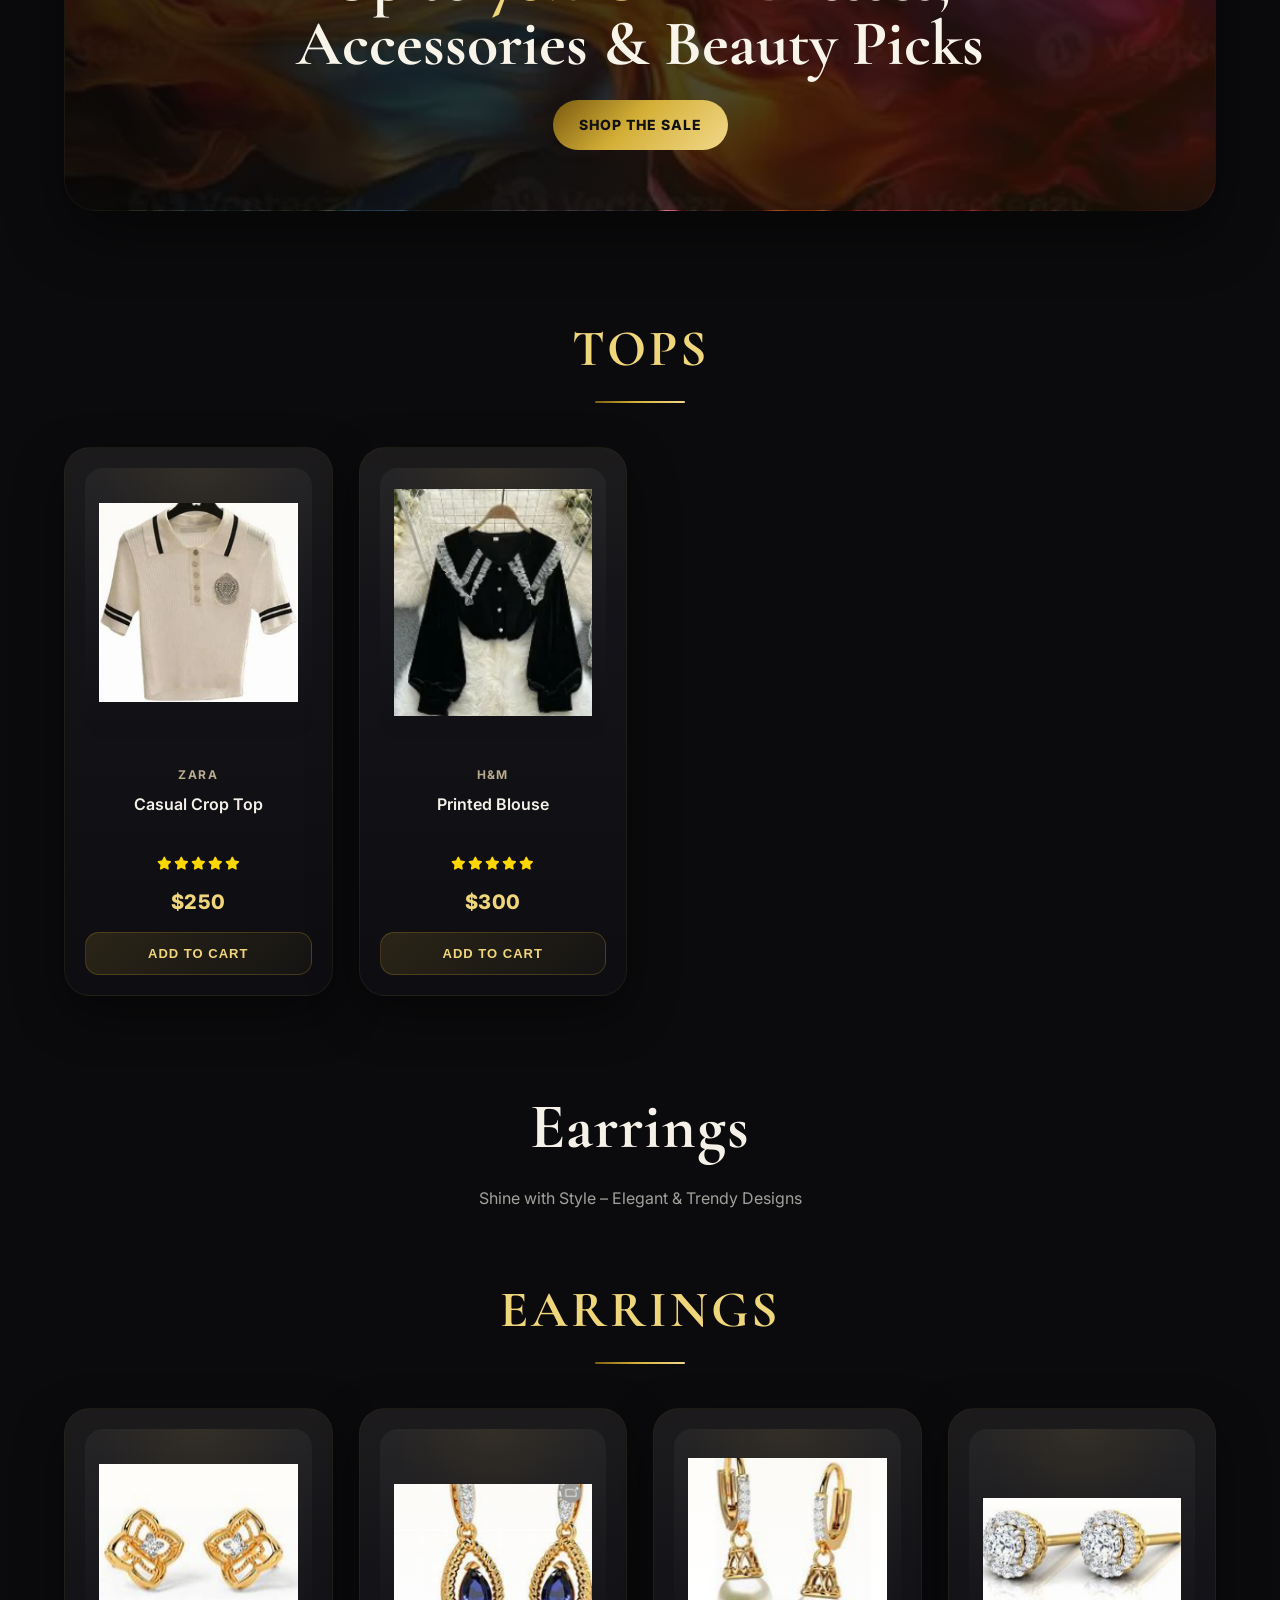
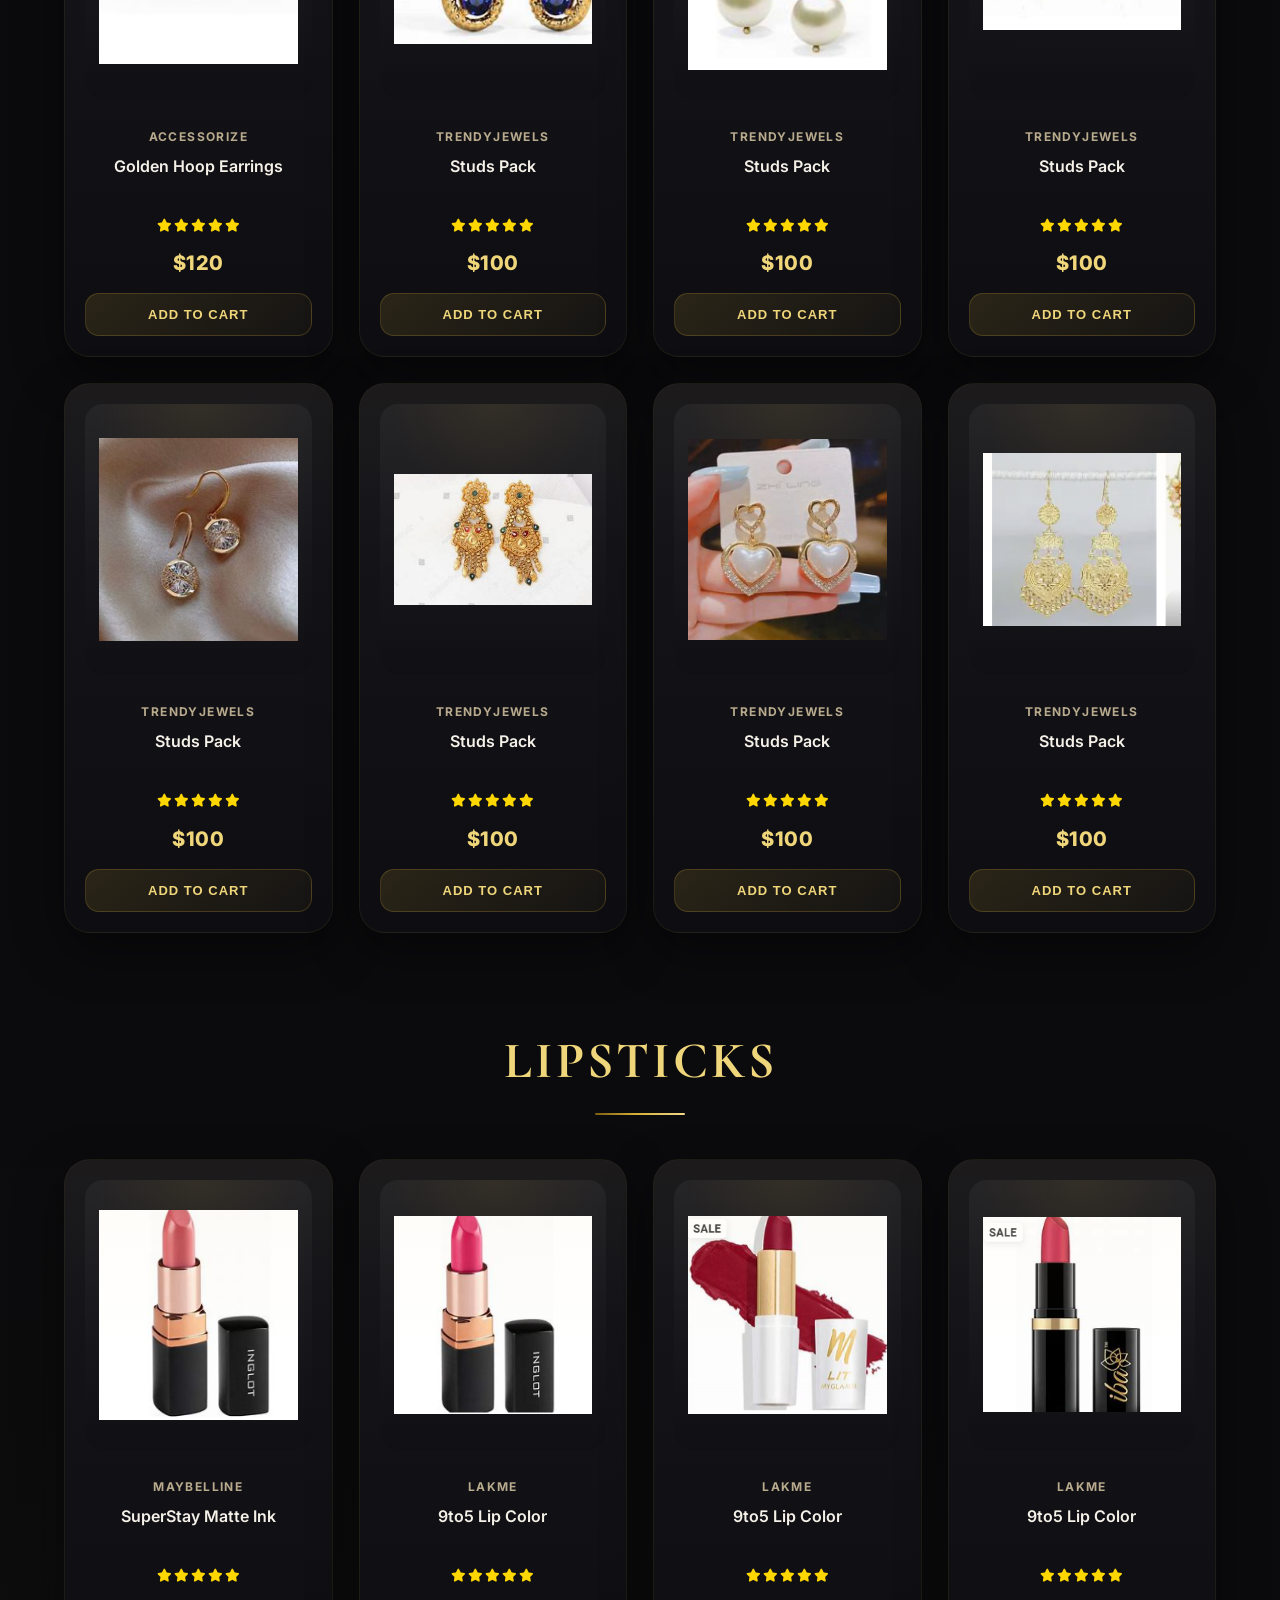
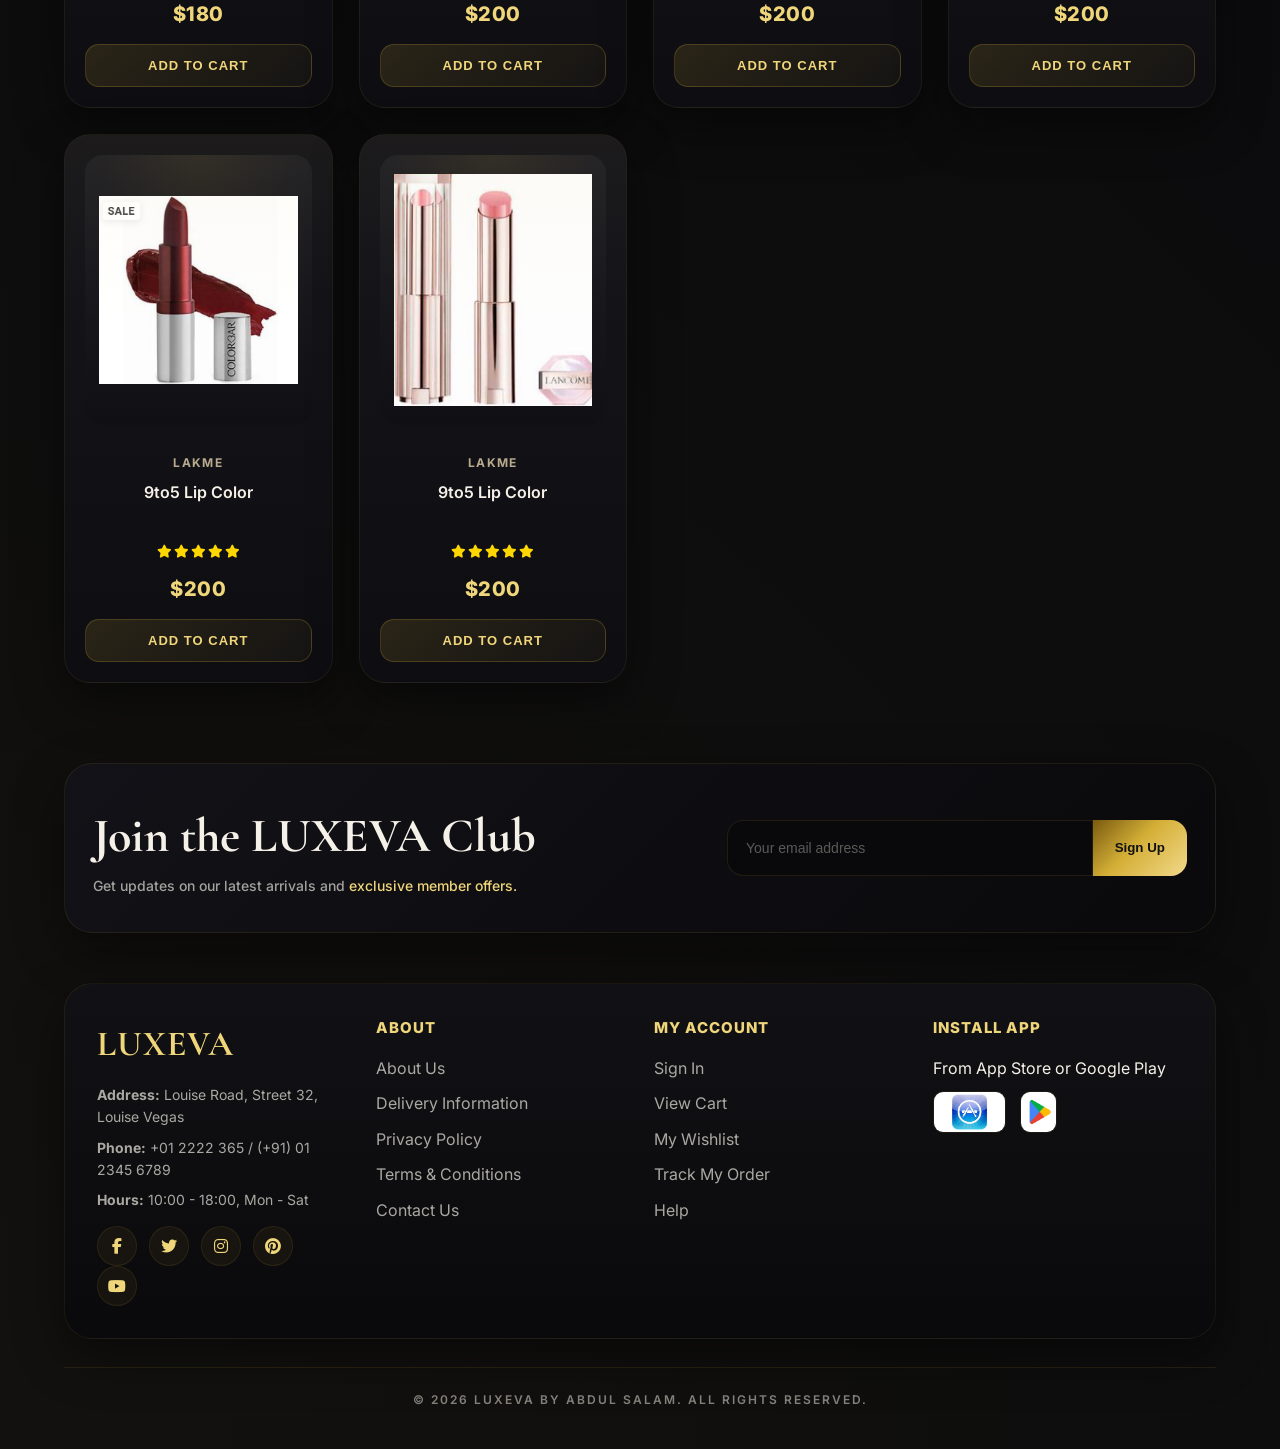
==== commit 28ff61e6: "Update index.html updated search for mobile mode" ====
--- a/index.html
+++ b/index.html
@@ -34,6 +34,10 @@
   </button>
 </div>
 
+<!-- Mobile Search Icon -->
+<button class="mobile-search-toggle" type="button">
+  <i class="fa-solid fa-magnifying-glass"></i>
+</button>
   <nav>
     <!-- Desktop Navigation -->
     <div id="navbar">
@@ -627,4 +631,4 @@
   <script src="scripts/script.js"></script>
 </body>
 
-</html>+</html>
